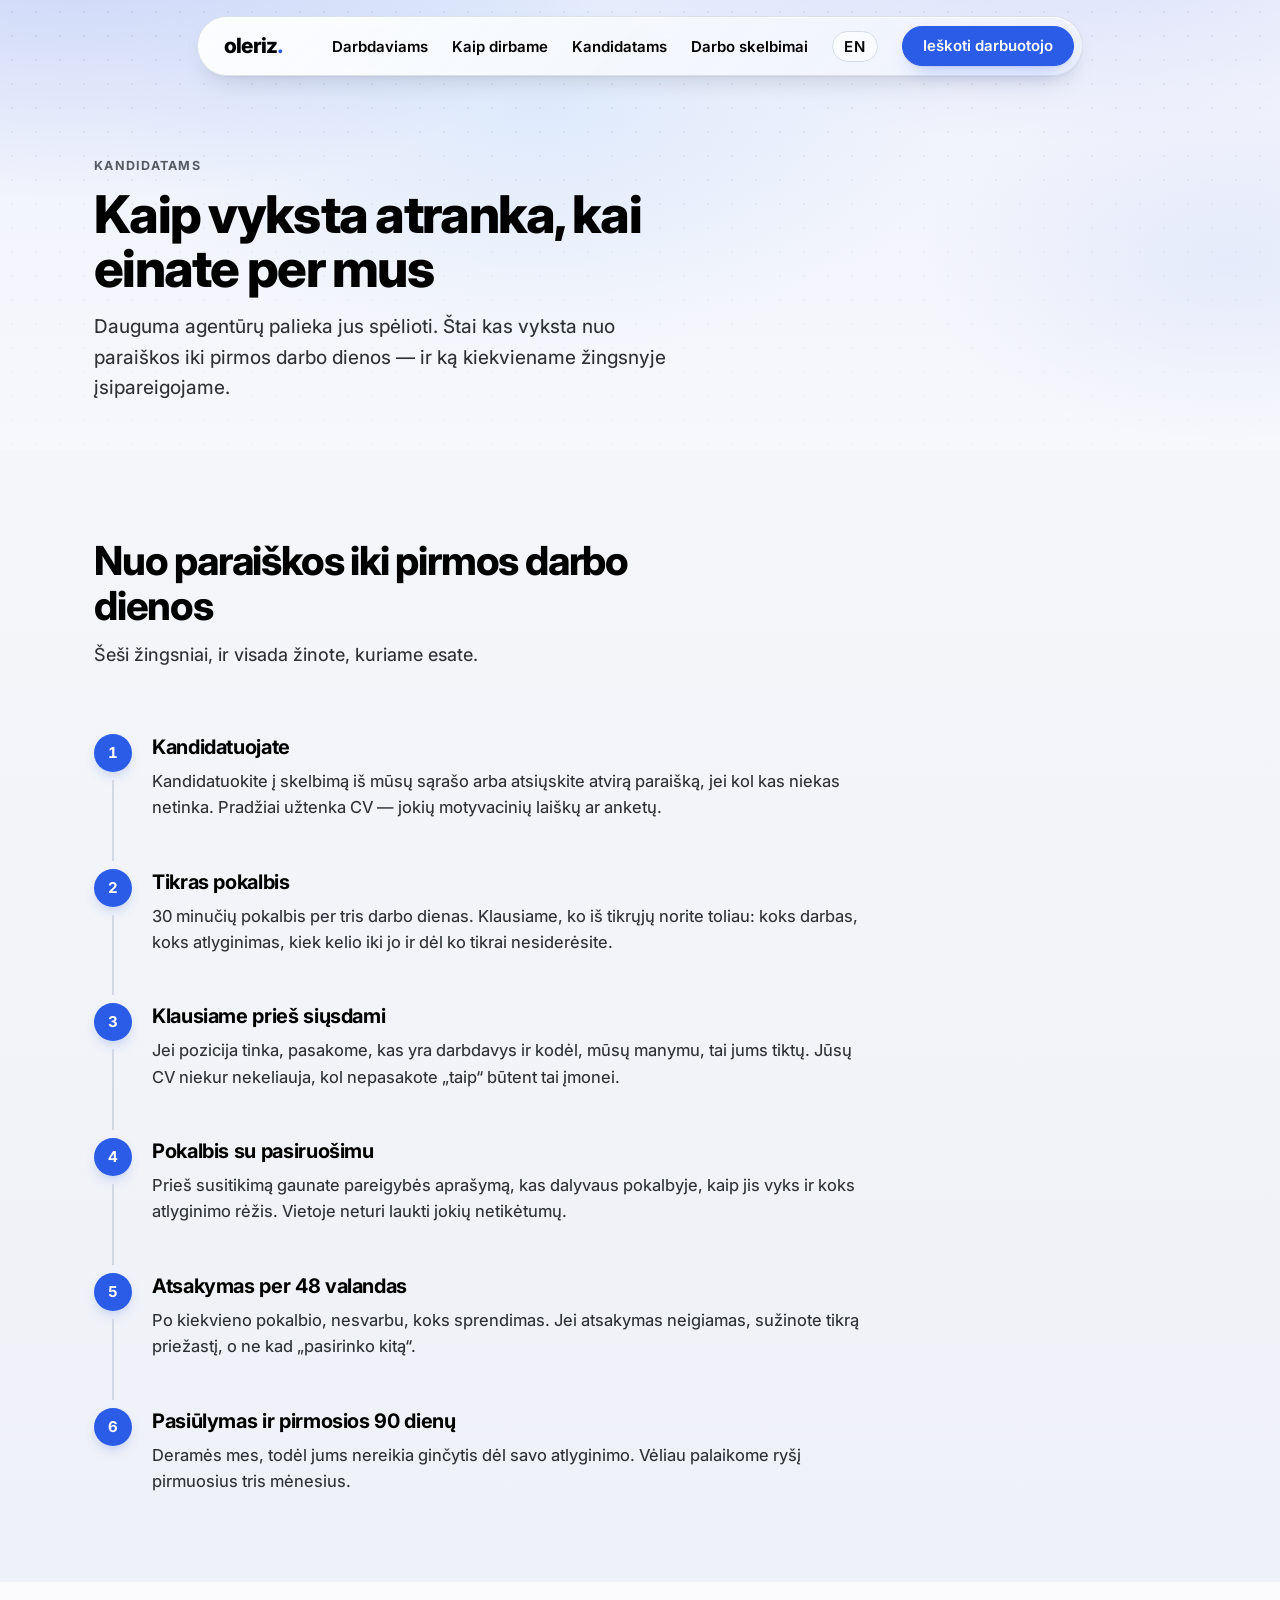
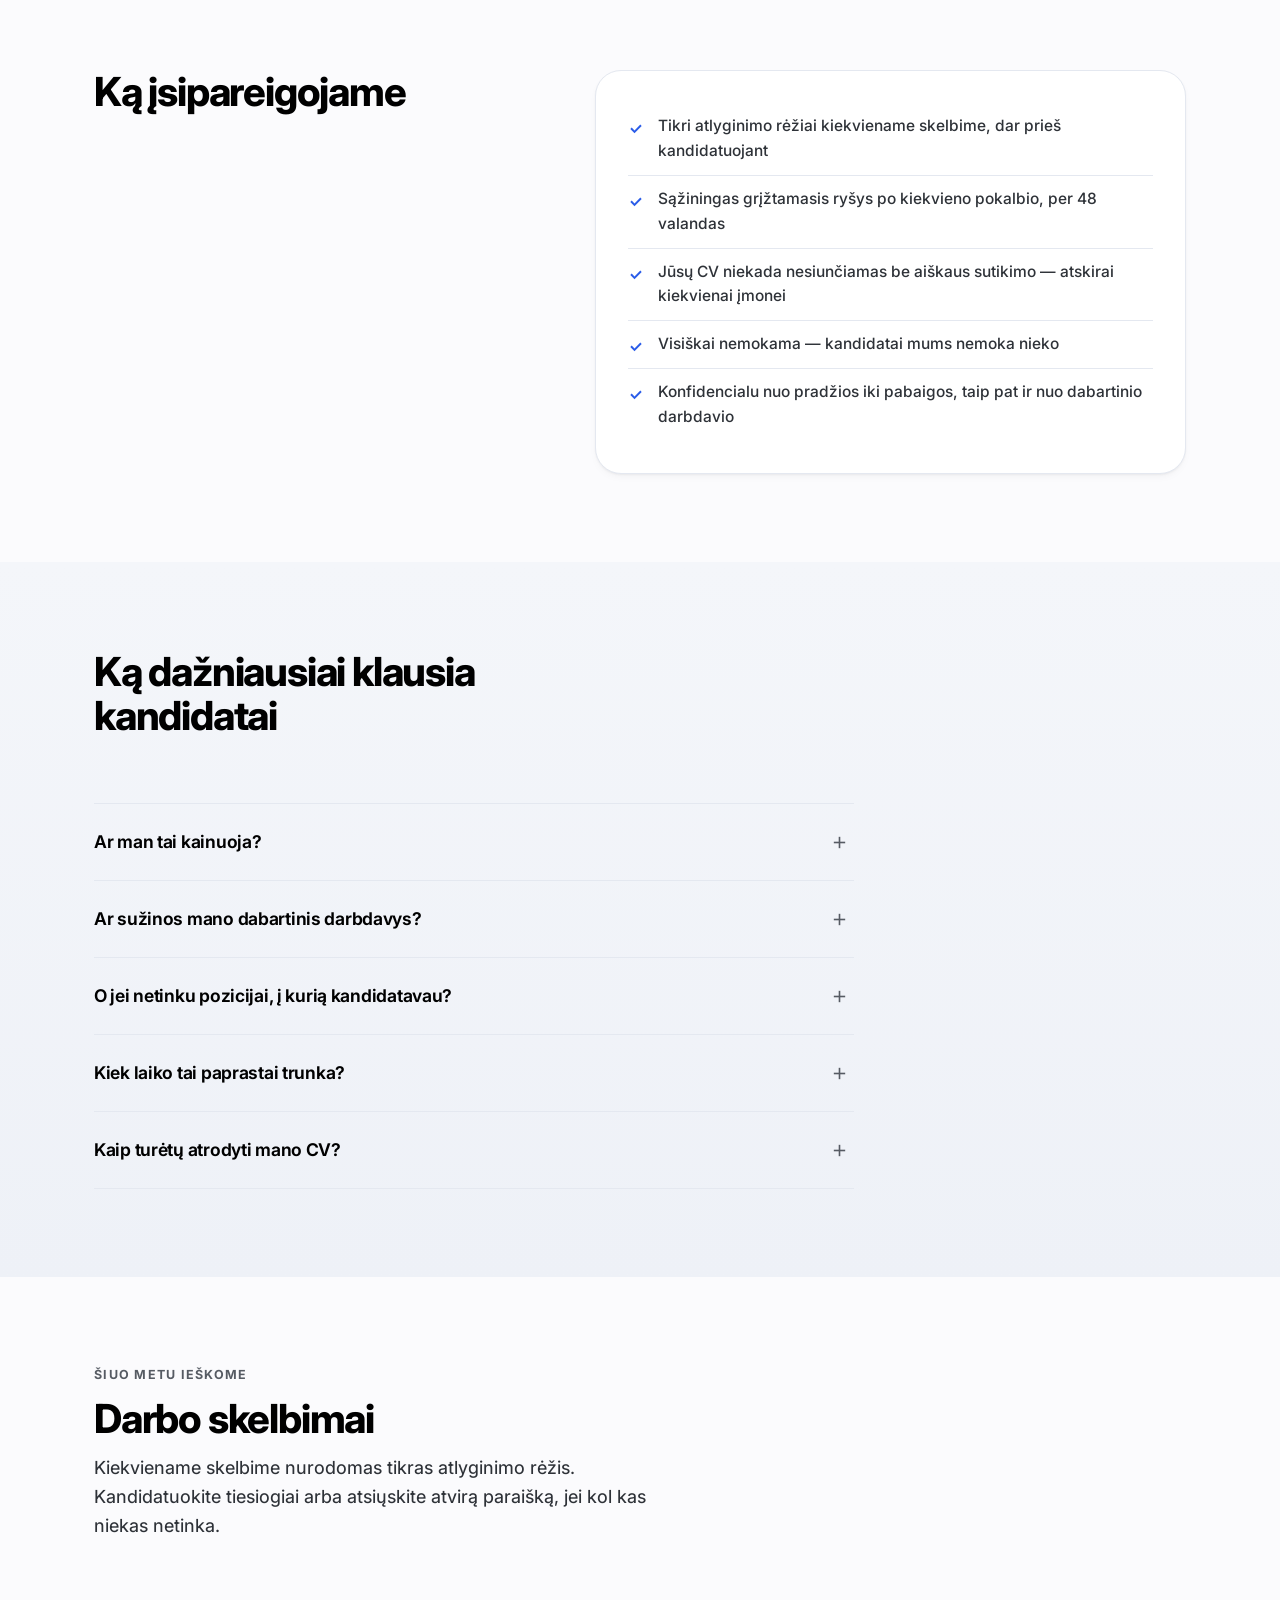
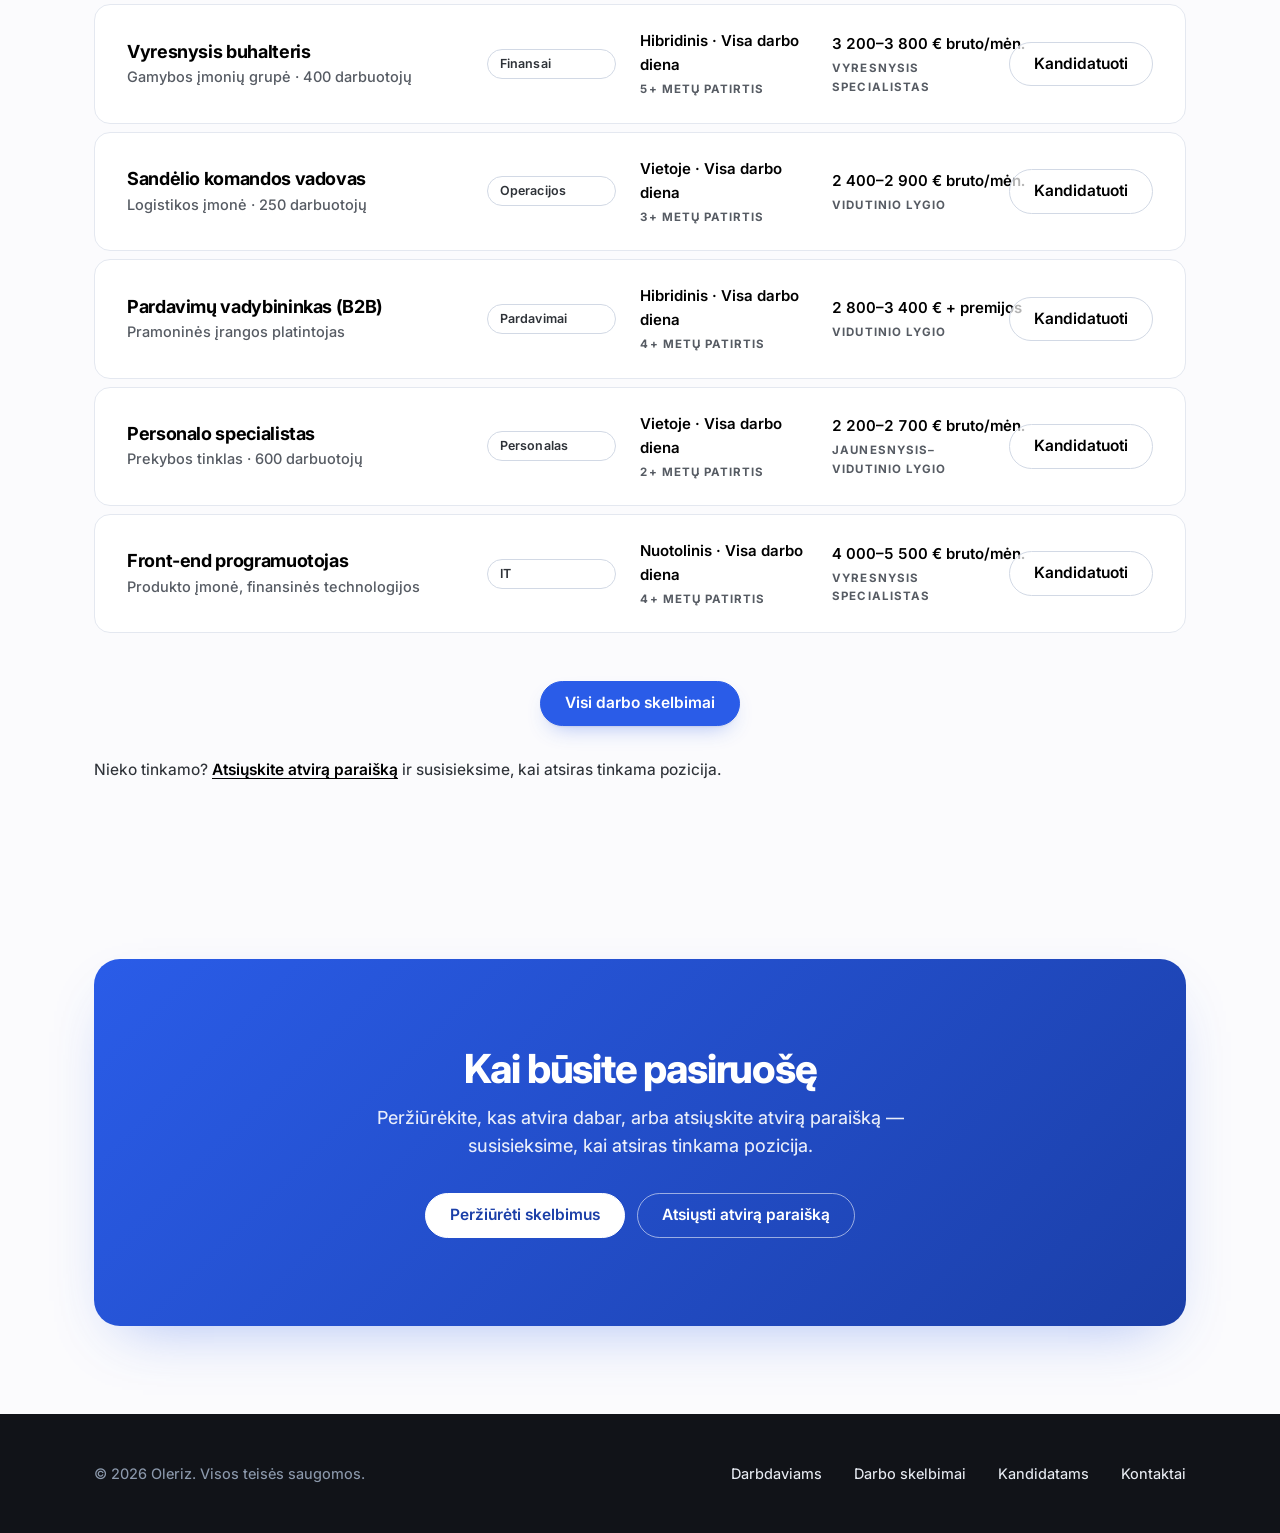
==== candidates.html @ c47a9817 "Bring the figures back as cards, sized for the hero column The plain divided row was too bare, but f" ====
<!DOCTYPE html>
<html lang="lt">
<head>
<meta charset="UTF-8">
<meta name="viewport" content="width=device-width, initial-scale=1.0">
<title>Kandidatams — Oleriz</title>
<meta name="description" content="Kaip vyksta atranka, kai kandidatuojate per Oleriz: kas vyksta kiekviename žingsnyje, ką įsipareigojame ir kiek tai jums kainuoja (nieko).">
<link rel="canonical" href="https://lorke1908.github.io/oleriz-webas/candidates.html">
<link rel="alternate" hreflang="lt" href="https://lorke1908.github.io/oleriz-webas/candidates.html">
<link rel="alternate" hreflang="en" href="https://lorke1908.github.io/oleriz-webas/en/candidates.html">
<link rel="alternate" hreflang="x-default" href="https://lorke1908.github.io/oleriz-webas/candidates.html">
<link rel="preconnect" href="https://fonts.googleapis.com">
<link rel="preconnect" href="https://fonts.gstatic.com" crossorigin>
<link href="https://fonts.googleapis.com/css2?family=Inter:opsz,wght@14..32,400..800&display=swap" rel="stylesheet">
<link rel="stylesheet" href="styles.css?v=07b882ca00">
</head>
<body>

<header id="siteHeader">
  <div class="header-inner">
    <div class="nav">
      <a class="logo" href="index.html">oleriz<span>.</span></a>
      <button class="menu-toggle" aria-label="Atidaryti meniu" aria-expanded="false">
        <svg width="22" height="22" viewBox="0 0 24 24" fill="none" aria-hidden="true"><path d="M4 7h16M4 12h16M4 17h16" stroke-width="2" stroke-linecap="round"/></svg>
      </button>
      <ul class="nav-links" id="navLinks">
        <li><a href="index.html#employers">Darbdaviams</a></li>
        <li><a href="index.html#process">Kaip dirbame</a></li>
        <li><a href="candidates.html">Kandidatams</a></li>
        <li><a href="roles.html">Darbo skelbimai</a></li>
        <li><a class="lang-switch" href="en/index.html" hreflang="en" lang="en">EN</a></li>
        <li><a href="index.html#contact" class="btn">Ieškoti darbuotojo</a></li>
      </ul>
    </div>
  </div>
</header>

<section class="page-head-section">
  <div class="wrap">
    <div class="page-head">
      <span class="eyebrow">Kandidatams</span>
      <h1>Kaip vyksta atranka, kai einate per mus</h1>
      <p>Dauguma agentūrų palieka jus spėlioti. Štai kas vyksta nuo paraiškos iki pirmos darbo dienos — ir ką kiekviename žingsnyje įsipareigojame.</p>
    </div>
  </div>
</section>

<section class="wash">
  <div class="wrap">
    <div class="section-head">
      <h2>Nuo paraiškos iki pirmos darbo dienos</h2>
      <p>Šeši žingsniai, ir visada žinote, kuriame esate.</p>
    </div>
    <ol class="journey">
      <li class="journey-step">
        <h3>Kandidatuojate</h3>
        <p>Kandidatuokite į skelbimą iš mūsų sąrašo arba atsiųskite atvirą paraišką, jei kol kas niekas netinka. Pradžiai užtenka CV — jokių motyvacinių laiškų ar anketų.</p>
      </li>
      <li class="journey-step">
        <h3>Tikras pokalbis</h3>
        <p>30 minučių pokalbis per tris darbo dienas. Klausiame, ko iš tikrųjų norite toliau: koks darbas, koks atlyginimas, kiek kelio iki jo ir dėl ko tikrai nesiderėsite.</p>
      </li>
      <li class="journey-step">
        <h3>Klausiame prieš siųsdami</h3>
        <p>Jei pozicija tinka, pasakome, kas yra darbdavys ir kodėl, mūsų manymu, tai jums tiktų. Jūsų CV niekur nekeliauja, kol nepasakote „taip“ būtent tai įmonei.</p>
      </li>
      <li class="journey-step">
        <h3>Pokalbis su pasiruošimu</h3>
        <p>Prieš susitikimą gaunate pareigybės aprašymą, kas dalyvaus pokalbyje, kaip jis vyks ir koks atlyginimo rėžis. Vietoje neturi laukti jokių netikėtumų.</p>
      </li>
      <li class="journey-step">
        <h3>Atsakymas per 48 valandas</h3>
        <p>Po kiekvieno pokalbio, nesvarbu, koks sprendimas. Jei atsakymas neigiamas, sužinote tikrą priežastį, o ne kad „pasirinko kitą“.</p>
      </li>
      <li class="journey-step">
        <h3>Pasiūlymas ir pirmosios 90 dienų</h3>
        <p>Deramės mes, todėl jums nereikia ginčytis dėl savo atlyginimo. Vėliau palaikome ryšį pirmuosius tris mėnesius.</p>
      </li>
    </ol>
  </div>
</section>

<section>
  <div class="wrap promise-grid">
    <div class="section-head">
      <h2>Ką įsipareigojame</h2>
    </div>
    <div class="split-card promise-card">
      <ul>
        <li>Tikri atlyginimo rėžiai kiekviename skelbime, dar prieš kandidatuojant</li>
        <li>Sąžiningas grįžtamasis ryšys po kiekvieno pokalbio, per 48 valandas</li>
        <li>Jūsų CV niekada nesiunčiamas be aiškaus sutikimo — atskirai kiekvienai įmonei</li>
        <li>Visiškai nemokama — kandidatai mums nemoka nieko</li>
        <li>Konfidencialu nuo pradžios iki pabaigos, taip pat ir nuo dabartinio darbdavio</li>
      </ul>
    </div>
  </div>
</section>

<section class="wash">
  <div class="wrap">
    <div class="section-head">
      <h2>Ką dažniausiai klausia kandidatai</h2>
    </div>
    <div class="faq-list">
      <details>
        <summary>Ar man tai kainuoja?</summary>
        <p>Ne, ir niekada nekainuos. Atlygį moka įdarbinanti įmonė. Jūsų atlyginimui tai neturi jokios įtakos — jis nėra išskaičiuojamas iš to, ką jums pasiūlo.</p>
      </details>
      <details>
        <summary>Ar sužinos mano dabartinis darbdavys?</summary>
        <p>Iš mūsų — ne. Niekada nesiunčiame jūsų CV be aiškaus sutikimo būtent tai įmonei, o jūs galite įvardyti darbdavius, kurių paieškoje reikia vengti.</p>
      </details>
      <details>
        <summary>O jei netinku pozicijai, į kurią kandidatavau?</summary>
        <p>Pasakome sąžiningai ir paaiškiname kodėl. Jei netrukus atsiras tinkamesnė pozicija, jus prisiminsime — su jūsų leidimu, o ne įtraukdami į naujienlaiškį.</p>
      </details>
      <details>
        <summary>Kiek laiko tai paprastai trunka?</summary>
        <p>Nuo pirmo pokalbio iki pasirašyto pasiūlymo dažniausiai praeina trys–šešios savaitės, priklausomai nuo to, kaip greitai juda darbdavys. Jų terminus pasakome iš karto, o ne paliekame jūsų laukti.</p>
      </details>
      <details>
        <summary>Kaip turėtų atrodyti mano CV?</summary>
        <p>Užtenka paprasto ir atnaujinto. Jei prieš siunčiant ką nors verta sustiprinti, pasakome ką ir kodėl — patys tyliai jo neperrašome.</p>
      </details>
    </div>
  </div>
</section>

<section id="roles">
<div class="wrap">
  <div class="section-head">
      <span class="eyebrow">Šiuo metu ieškome</span>
    <h2>Darbo skelbimai</h2>
    <p>Kiekviename skelbime nurodomas tikras atlyginimo rėžis. Kandidatuokite tiesiogiai arba atsiųskite atvirą paraišką, jei kol kas niekas netinka.</p>
  </div>

  <div id="jobList"></div>
  <div class="roles-empty" id="rolesEmpty" hidden>Šioje srityje šiuo metu atvirų pozicijų nėra — užsukite vėliau arba atsiųskite atvirą paraišką.</div>

  <div class="roles-more">
    <a class="btn" href="roles.html">Visi darbo skelbimai</a>
  </div>

  <p class="roles-note">Nieko tinkamo? <a href="index.html#contact">Atsiųskite atvirą paraišką</a> ir susisieksime, kai atsiras tinkama pozicija.</p>
</div>
</section>

<section>
  <div class="wrap">
    <div class="cta-band">
      <h2>Kai būsite pasiruošę</h2>
      <p>Peržiūrėkite, kas atvira dabar, arba atsiųskite atvirą paraišką — susisieksime, kai atsiras tinkama pozicija.</p>
      <div class="cta-actions">
        <a class="btn" href="roles.html">Peržiūrėti skelbimus</a>
        <a class="btn ghost" href="index.html#contact">Atsiųsti atvirą paraišką</a>
      </div>
    </div>
  </div>
</section>

<footer>
  <div class="wrap foot">
    <div>© 2026 Oleriz. Visos teisės saugomos.</div>
    <div>
      <a href="index.html#employers">Darbdaviams</a>
      <a href="roles.html">Darbo skelbimai</a>
      <a href="candidates.html">Kandidatams</a>
      <a href="index.html#contact">Kontaktai</a>
    </div>
  </div>
</footer>

<script>
window.SITE = {
  jobsUrl: "jobs.lt.json",
  limit: 5,
  filters: false,
  strings: {
    all: "Visos",
    empty: "Šioje srityje šiuo metu atvirų pozicijų nėra — užsukite vėliau arba atsiųskite atvirą paraišką.",
    error: "Skelbimų įkelti nepavyko. Parašykite mums ir atsiųsime dabartinį sąrašą.",
    apply: "Kandidatuoti"
  }
};
</script>
<script src="site.js?v=25423a16ec"></script>
</body>
</html>
---- styles.css ----
/* =====================================================================
   Northbound — stylesheet
   Shared by every page in both languages. Edited by hand, not generated.

   Conventions:
   - one accent colour, everything else is ink on paper
   - borders over shadows; shadows only where something genuinely lifts
   - a fixed spacing scale, so nothing is spaced "about right"
   - display type is tightly tracked, body type is not
   ===================================================================== */

:root{
  /* ink */
  --ink:#000000;
  --ink-2:#2E3238;
  --ink-3:#565B63;

  /* accent */
  --accent:#2A5CE8;
  --accent-deep:#1B3FA8;
  --accent-wash:#EEF2FE;
  --accent-tint:#F5F8FF;
  --accent-glow:rgba(42,92,232,.42);

  /* surfaces */
  --paper:#FBFBFD;
  --surface:#FFFFFF;
  --wash:#F4F6FA;
  --ink-surface:#111318;
  --on-ink:#E8ECF3;
  --on-ink-dim:#8C99AC;

  /* lines */
  --line:#E4E8F0;
  --line-strong:#D2D9E5;

  /* spacing scale */
  --s1:4px;  --s2:8px;   --s3:12px; --s4:16px; --s5:24px;
  --s6:32px; --s7:48px;  --s8:64px; --s9:88px; --s10:120px;

  /* radii */
  --r-sm:10px; --r:16px; --r-lg:26px; --r-pill:999px;

  --font:"Inter",-apple-system,BlinkMacSystemFont,"Segoe UI",Roboto,"Helvetica Neue",Arial,sans-serif;
  --shadow-sm:0 1px 2px rgba(11,17,32,.04),0 4px 12px -6px rgba(11,17,32,.10);
  --shadow-card:0 1px 2px rgba(11,17,32,.04),0 18px 44px -18px rgba(11,17,32,.18);
  --shadow-lift:0 1px 2px rgba(11,17,32,.05),0 28px 60px -24px rgba(11,17,32,.26);
  --ring:0 0 0 3px rgba(42,92,232,.28);
  --icon-arrow:url('data:image/svg+xml,<svg xmlns="http://www.w3.org/2000/svg" viewBox="0 0 24 24" fill="none" stroke="black" stroke-width="2.4" stroke-linecap="round" stroke-linejoin="round"><path d="M4 12h15"/><path d="M13 6l6 6-6 6"/></svg>');
}

*{margin:0;padding:0;box-sizing:border-box}
[hidden]{display:none!important}
html{scroll-behavior:smooth;-webkit-text-size-adjust:100%;scroll-padding-top:104px}
html{background:var(--paper)}
body{
  position:relative;
  font-family:var(--font);
  background:transparent;
  color:var(--ink);
  font-size:16.5px;
  font-weight:450;
  line-height:1.6;
  font-optical-sizing:auto;
  -webkit-font-smoothing:antialiased;
  -moz-osx-font-smoothing:grayscale;
}
img{max-width:100%;display:block}
a{color:inherit}
::selection{background:var(--accent);color:#fff}
/* The atmosphere the header and hero sit in: a soft mesh of blues, then a
   fine dot grid fading out over it. Both are decorative and click-through. */
body::before,body::after{
  content:"";position:absolute;z-index:-1;
  top:0;left:0;right:0;height:880px;
  pointer-events:none;
}
body::before{
  background:
    radial-gradient(880px 440px at 6% -8%,rgba(42,92,232,.20),transparent 62%),
    radial-gradient(760px 420px at 82% -14%,rgba(88,110,240,.16),transparent 64%),
    radial-gradient(640px 380px at 42% 12%,rgba(56,150,248,.10),transparent 66%),
    radial-gradient(520px 300px at 96% 30%,rgba(42,92,232,.07),transparent 60%),
    linear-gradient(to bottom,rgba(42,92,232,.06),rgba(42,92,232,0) 74%);
}
body::after{
  background-image:radial-gradient(circle,rgba(11,17,32,.13) 1px,transparent 1px);
  background-size:24px 24px;
  -webkit-mask-image:linear-gradient(to bottom,rgba(0,0,0,.5),transparent 68%);
  mask-image:linear-gradient(to bottom,rgba(0,0,0,.5),transparent 68%);
}
.wrap{max-width:1140px;margin:0 auto;padding:0 var(--s5)}

/* Focus: visible, never on mouse click */
a:focus-visible,button:focus-visible,input:focus-visible,
textarea:focus-visible,select:focus-visible,summary:focus-visible{
  outline:2px solid var(--accent);outline-offset:3px;border-radius:6px;
}

/* ---------------------------------------------------------------
   Typography
   --------------------------------------------------------------- */
h1{
  font-weight:800;
  font-size:clamp(38px,5.2vw,64px);
  line-height:1.04;
  letter-spacing:-.033em;
  margin-bottom:var(--s5);
}
h1 em{font-style:normal;color:var(--accent)}
h2{
  font-weight:760;
  font-size:clamp(27px,3.3vw,40px);
  line-height:1.12;
  letter-spacing:-.03em;
  margin-bottom:var(--s3);
}
h3{font-weight:700;font-size:20px;letter-spacing:-.018em;line-height:1.3}

/* small uppercase label, used for eyebrows and field labels */
.eyebrow{
  display:block;
  font-size:12.5px;font-weight:700;letter-spacing:.1em;
  text-transform:uppercase;color:var(--ink-3);
  margin-bottom:var(--s3);
}
.contact-line span,.jr-sub,.form-row label,form label{
  font-size:12px;
  font-weight:700;
  letter-spacing:.09em;
  text-transform:uppercase;
  color:var(--ink-3);
}

/* ---------------------------------------------------------------
   Buttons
   --------------------------------------------------------------- */
.btn{
  display:inline-flex;align-items:center;justify-content:center;
  background:var(--accent);color:#fff;
  padding:12px 24px;
  border-radius:var(--r-pill);
  text-decoration:none;
  font-family:var(--font);font-weight:600;font-size:15.5px;line-height:1.2;
  border:1px solid var(--accent);cursor:pointer;
  box-shadow:0 1px 2px rgba(11,17,32,.06),0 10px 22px -10px var(--accent-glow);
  transition:background .16s ease,border-color .16s ease,transform .16s ease,box-shadow .16s ease;
}
.btn:hover{
  background:var(--accent-deep);border-color:var(--accent-deep);
  box-shadow:0 1px 2px rgba(11,17,32,.06),0 14px 28px -10px var(--accent-glow);
}
.btn:active{transform:translateY(1px)}
.btn.ghost{background:rgba(255,255,255,.7);color:var(--ink);border-color:var(--line-strong);box-shadow:none}
.btn.ghost:hover{background:var(--surface);border-color:var(--ink-3);color:var(--ink)}

/* ---------------------------------------------------------------
   Header — a floating "island" rather than a full-width bar.
   The <header> itself is transparent and click-through; only the
   island catches the pointer, so content scrolls cleanly beneath.
   --------------------------------------------------------------- */
header{
  position:sticky;top:0;z-index:50;
  padding:var(--s4) 0;
  pointer-events:none;
}
/* a soft scrim so content doesn't collide with the island edges on scroll */
header::before{
  content:"";position:absolute;inset:0;
  background:linear-gradient(to bottom,var(--paper) 35%,rgba(251,251,253,0));
  opacity:0;transition:opacity .25s ease;
}
header.is-scrolled::before{opacity:1}

.header-inner{
  position:relative;z-index:1;
  padding:0 var(--s5);
  display:flex;justify-content:center;
}
.nav{
  pointer-events:auto;
  display:inline-flex;align-items:center;
  gap:var(--s7);height:60px;
  max-width:100%;
  padding:0 8px 0 26px;
  border-radius:var(--r-pill);
  border:1px solid rgba(210,217,229,.75);
  background:
    linear-gradient(135deg,
      rgba(255,255,255,.94) 0%,
      rgba(248,250,253,.88) 45%,
      rgba(238,242,254,.92) 100%);
  -webkit-backdrop-filter:saturate(180%) blur(14px);
  backdrop-filter:saturate(180%) blur(14px);
  box-shadow:
    inset 0 1px 0 rgba(255,255,255,.9),
    0 1px 2px rgba(11,17,32,.04),
    0 12px 28px -14px rgba(11,17,32,.22);
  transition:height .25s ease,box-shadow .25s ease,border-color .25s ease;
}
header.is-scrolled .nav{
  height:54px;
  border-color:rgba(198,207,222,.9);
  box-shadow:
    inset 0 1px 0 rgba(255,255,255,.9),
    0 1px 2px rgba(11,17,32,.05),
    0 18px 36px -16px rgba(11,17,32,.3);
}

.logo{
  font-size:21px;font-weight:800;text-decoration:none;
  letter-spacing:-.035em;white-space:nowrap;
}
.logo span{color:var(--accent)}

.nav-links{display:flex;gap:var(--s5);align-items:center;list-style:none}
.nav-links a{
  text-decoration:none;font-size:15px;font-weight:600;
  color:var(--ink);transition:color .15s ease;
}
.nav-links a:hover{color:var(--accent)}
.nav-links .btn{color:#fff;padding:10px 20px;font-size:15px}
.lang-switch{
  font-weight:700;font-size:12.5px;letter-spacing:.08em;
  border:1px solid rgba(210,217,229,.9);border-radius:var(--r-pill);
  padding:5px 11px;color:var(--ink)!important;
  background:rgba(255,255,255,.6);
  transition:border-color .15s ease,background .15s ease;
}
.lang-switch:hover{border-color:var(--ink-3);background:#fff}

.menu-toggle{display:none;background:none;border:none;cursor:pointer;padding:var(--s2);color:var(--ink)}
.menu-toggle svg{display:block}
.menu-toggle svg path{stroke:currentColor}

/* ---------------------------------------------------------------
   Sections
   --------------------------------------------------------------- */
section{padding:var(--s9) 0}
.section-head{max-width:56ch;margin-bottom:var(--s8)}
.section-head p{color:var(--ink-2);font-size:18px;font-weight:450}
.wash{background:var(--wash)}
.wash{background:linear-gradient(to bottom,var(--wash),#EEF1F7)}
.wash .job-row,.wash .t-card,.wash .split-card,.wash .step{background:var(--surface)}

/* ---------------------------------------------------------------
   Hero
   --------------------------------------------------------------- */
.hero{padding:var(--s9) 0 var(--s9);overflow:hidden}
.hero-grid{display:grid;grid-template-columns:1.12fr .88fr;gap:var(--s8);align-items:center}
.hero p{font-size:19px;font-weight:450;color:var(--ink-2);max-width:47ch;margin-bottom:var(--s6)}
.hero-actions{display:flex;gap:var(--s3);flex-wrap:wrap}

.hero-meta{
  margin-top:var(--s7);
  display:grid;grid-template-columns:repeat(3,1fr);
  gap:var(--s3);
}
.hero-meta > div{
  padding:var(--s5) var(--s3);
  text-align:center;
  border:1px solid var(--line);
  border-radius:var(--r);
  background:rgba(255,255,255,.75);
  -webkit-backdrop-filter:blur(10px);
  backdrop-filter:blur(10px);
  box-shadow:var(--shadow-sm);
  color:var(--ink-2);font-size:13px;font-weight:500;line-height:1.35;
  text-wrap:balance;
  transition:transform .2s ease,border-color .2s ease,box-shadow .2s ease,background .2s ease;
}
.hero-meta > div:hover{
  transform:translateY(-3px);
  border-color:#C7D4F5;
  background:#fff;
  box-shadow:var(--shadow-card);
}
.hero-meta strong{
  display:block;
  font-weight:800;font-size:27px;color:var(--ink);
  line-height:1.05;letter-spacing:-.035em;margin-bottom:5px;
  font-variant-numeric:tabular-nums;
  font-feature-settings:"tnum";
}

/* Floating job card — the hero's only ornament */
.hero-card-stack{position:relative}
.hero-card-stack::before{
  content:"";position:absolute;z-index:0;
  inset:-14% -10% -18%;
  background:radial-gradient(closest-side,rgba(42,92,232,.20),transparent 72%);
  filter:blur(6px);
  pointer-events:none;
}
.job-card{
  background:var(--surface);
  border:1px solid var(--line);
  border-radius:var(--r-lg);
  padding:var(--s6) var(--s6) var(--s5);
  box-shadow:var(--shadow-lift);
}
.job-card.featured{position:relative;z-index:2}
.job-card.behind{
  position:absolute;inset:0;
  transform:rotate(3deg) translate(16px,20px);
  z-index:1;opacity:.5;
}
.job-card.behind-2{transform:rotate(-2.5deg) translate(-14px,30px);opacity:.28}
.jc-head{display:flex;align-items:flex-start;gap:var(--s4);margin-bottom:var(--s5)}
.jc-headings{flex:1;min-width:0}
.jc-title{font-weight:700;font-size:19.5px;line-height:1.25;letter-spacing:-.022em}
.jc-badge{
  flex-shrink:0;
  background:var(--wash);color:var(--ink-2);
  border:1px solid var(--line);
  font-size:11.5px;font-weight:700;letter-spacing:.03em;text-transform:uppercase;
  padding:5px 10px;border-radius:8px;white-space:nowrap;
}
.jc-firm{color:var(--ink-3);font-size:14.5px;font-weight:500;margin-top:3px}
.jc-tags{display:flex;flex-wrap:wrap;gap:var(--s2);margin-bottom:var(--s5)}
.jc-tags span{
  background:var(--wash);border-radius:8px;
  padding:5px 11px;font-size:12.5px;font-weight:500;color:var(--ink-2);
}
.jc-foot{
  display:flex;justify-content:space-between;align-items:center;gap:var(--s4);
  border-top:1px solid var(--line);padding-top:var(--s5);margin-top:var(--s1);
}
.jc-salary strong{
  display:block;font-weight:800;font-size:19px;letter-spacing:-.03em;
  font-variant-numeric:tabular-nums;
}
.jc-salary small{
  display:block;font-weight:500;color:var(--ink-3);font-size:12px;
  letter-spacing:0;text-transform:none;margin-top:1px;
}
.jc-apply{
  flex-shrink:0;
  display:inline-flex;align-items:center;gap:6px;
  font-weight:600;font-size:14.5px;white-space:nowrap;
  color:var(--ink);text-decoration:none;
  background:var(--surface);
  border:1px solid var(--line-strong);
  padding:8px 15px;border-radius:var(--r-pill);
  transition:background .16s ease,color .16s ease,border-color .16s ease,gap .16s ease;
}
.jc-apply::after{
  content:"";width:13px;height:13px;background:currentColor;
  -webkit-mask:var(--icon-arrow) center/contain no-repeat;
  mask:var(--icon-arrow) center/contain no-repeat;
}
.jc-apply:hover{background:var(--accent);border-color:var(--accent);color:#fff;gap:9px}

@media (prefers-reduced-motion:no-preference){
  .hero-grid > *{opacity:0;transform:translateY(18px);animation:rise .75s cubic-bezier(.2,.7,.3,1) forwards}
  .hero-grid > :nth-child(2){animation-delay:.12s}
  @keyframes rise{to{opacity:1;transform:none}}
}

/* ---------------------------------------------------------------
   Two audiences
   --------------------------------------------------------------- */
.split{display:grid;grid-template-columns:1fr 1fr;gap:var(--s5)}
.split-card{
  background:var(--surface);
  border:1px solid var(--line);
  border-radius:var(--r-lg);
  padding:var(--s7) var(--s6);
  display:flex;flex-direction:column;
  box-shadow:var(--shadow-sm);
}
.split-card h3{font-size:23px;margin-bottom:var(--s2)}
.split-card > p{color:var(--ink-2);font-weight:450;margin-bottom:var(--s5)}
.split-card ul{list-style:none;margin-bottom:var(--s6);flex:1}
.split-card li{
  padding:11px 0 11px 30px;position:relative;
  border-bottom:1px solid var(--line);font-size:15.5px;font-weight:500;color:var(--ink-2);
}
.split-card li:last-child{border-bottom:none}
.split-card li::before{
  content:"";position:absolute;left:0;top:18px;
  width:16px;height:16px;background:var(--accent);
  mask:url('data:image/svg+xml,<svg xmlns="http://www.w3.org/2000/svg" viewBox="0 0 16 16"><path fill="black" d="M6.5 12.2 2.3 8l1.4-1.4 2.8 2.8 5.8-5.8L13.7 5z"/></svg>') center/contain no-repeat;
  -webkit-mask:url('data:image/svg+xml,<svg xmlns="http://www.w3.org/2000/svg" viewBox="0 0 16 16"><path fill="black" d="M6.5 12.2 2.3 8l1.4-1.4 2.8 2.8 5.8-5.8L13.7 5z"/></svg>') center/contain no-repeat;
}
.split-card .btn{align-self:flex-start}

/* ---------------------------------------------------------------
   Process — numbered, joined by a rule
   --------------------------------------------------------------- */
.steps{display:grid;grid-template-columns:repeat(4,1fr);gap:var(--s4);counter-reset:step}
.step{
  background:var(--surface);
  border:1px solid var(--line);
  border-radius:var(--r-lg);
  padding:var(--s6) var(--s5);
  counter-increment:step;
  box-shadow:var(--shadow-sm);
}
.step::before{
  content:counter(step);
  display:grid;place-items:center;
  width:38px;height:38px;margin-bottom:var(--s5);
  border-radius:50%;
  background:var(--accent);color:#fff;
  font-weight:700;font-size:15px;
  box-shadow:0 6px 14px -6px var(--accent-glow);
  font-variant-numeric:tabular-nums;
}
.step h3{font-size:18.5px;margin-bottom:var(--s2)}
.step p{color:var(--ink-2);font-size:15.5px;font-weight:450}

/* ---------------------------------------------------------------
   Roles
   --------------------------------------------------------------- */
.roles-toolbar{display:flex;gap:var(--s2);flex-wrap:wrap;margin-bottom:var(--s6)}
.chip{
  border:1px solid var(--line-strong);background:transparent;
  border-radius:var(--r-pill);padding:8px 17px;
  font-family:var(--font);font-size:14.5px;font-weight:500;color:var(--ink-2);
  cursor:pointer;transition:all .15s ease;
}
.chip:hover{border-color:var(--ink-3);color:var(--ink)}
.chip.active{background:var(--ink);color:#fff;border-color:var(--ink)}

.job-row{
  display:grid;
  grid-template-columns:minmax(0,2.2fr) minmax(0,.85fr) minmax(0,1.1fr) minmax(0,1fr) auto;
  gap:var(--s5);align-items:center;
  border:1px solid var(--line);
  border-radius:var(--r);
  padding:var(--s5) var(--s6);
  margin-bottom:var(--s2);
  background:var(--surface);
  transition:border-color .16s ease,box-shadow .16s ease,transform .16s ease;
}
.job-row:hover{border-color:#C7D4F5;box-shadow:var(--shadow-card);transform:translateY(-2px)}
.jr-main{min-width:0}
.jr-title{font-weight:700;font-size:18px;letter-spacing:-.02em;line-height:1.3}
.jr-team{color:var(--ink-3);font-size:14.5px;font-weight:500;margin-top:2px}
.jr-pill{
  display:inline-block;
  background:var(--surface);color:var(--ink-2);
  border:1px solid var(--line-strong);
  font-size:12.5px;font-weight:600;letter-spacing:.01em;
  padding:4px 12px;border-radius:var(--r-pill);white-space:nowrap;
}
.jr-cell{min-width:0;display:flex;flex-direction:column;gap:3px}
.jr-val{font-weight:600;font-size:15px;color:var(--ink)}
.jr-sub{font-size:11.5px}
.jr-pay .jr-val{font-variant-numeric:tabular-nums;white-space:nowrap}

.roles-empty{
  border:1px dashed var(--line-strong);border-radius:var(--r);
  padding:var(--s9) var(--s5);text-align:center;color:var(--ink-3);
}
.roles-more{margin-top:var(--s7);text-align:center}
.roles-note{margin-top:var(--s6);color:var(--ink-2);font-size:15.5px}
.roles-note a{color:var(--ink);font-weight:600;text-underline-offset:3px}

.page-head-section{padding:var(--s8) 0 var(--s7)}
.page-head{max-width:60ch}
.page-head h1{font-size:clamp(32px,4.2vw,52px);margin-bottom:var(--s4)}
.page-head p{font-size:19px;font-weight:450;color:var(--ink-2)}

/* Candidate journey — a numbered list, each step joined to the next */
.journey{list-style:none;counter-reset:jstep;max-width:78ch}
.journey-step{
  counter-increment:jstep;
  position:relative;
  padding:0 0 var(--s7) 58px;
}
.journey-step::before{
  content:counter(jstep);
  position:absolute;left:0;top:0;
  width:38px;height:38px;
  display:grid;place-items:center;border-radius:50%;
  background:var(--accent);color:#fff;
  font-weight:700;font-size:15px;font-variant-numeric:tabular-nums;
  box-shadow:0 6px 14px -6px var(--accent-glow);
}
.journey-step::after{
  content:"";position:absolute;left:18px;top:46px;bottom:8px;
  width:2px;background:var(--line-strong);
}
.journey-step:last-child{padding-bottom:0}
.journey-step:last-child::after{display:none}
.journey-step h3{margin-bottom:var(--s2)}
.journey-step p{color:var(--ink-2);font-weight:450}

.promise-grid{display:grid;grid-template-columns:.85fr 1.15fr;gap:var(--s8);align-items:start}
.promise-grid .section-head{margin-bottom:0}
.promise-card{padding:var(--s6)}
.promise-card ul{margin-bottom:0}

.cta-band{
  background:linear-gradient(135deg,var(--accent) 0%,#1B3FA8 100%);
  color:#fff;border-radius:var(--r-lg);
  padding:var(--s9) var(--s7);text-align:center;
  box-shadow:0 24px 60px -28px var(--accent-glow);
}
.cta-band h2{color:#fff;margin-bottom:var(--s3)}
.cta-band p{color:rgba(255,255,255,.9);font-weight:450;font-size:18px;max-width:56ch;margin:0 auto var(--s6)}
.cta-actions{display:flex;gap:var(--s3);justify-content:center;flex-wrap:wrap}
.cta-band .btn{background:#fff;color:var(--accent-deep);border-color:#fff;box-shadow:none}
.cta-band .btn:hover{background:#EEF2FE;border-color:#EEF2FE;color:var(--accent-deep)}
.cta-band .btn.ghost{background:transparent;color:#fff;border-color:rgba(255,255,255,.55)}
.cta-band .btn.ghost:hover{background:rgba(255,255,255,.14);border-color:#fff;color:#fff}

/* ---------------------------------------------------------------
   Testimonials
   --------------------------------------------------------------- */
.t-grid{display:grid;grid-template-columns:1fr 1fr;gap:var(--s5)}
.t-card{
  background:var(--surface);
  border:1px solid var(--line);
  border-radius:var(--r-lg);
  padding:var(--s7) var(--s6);
  display:flex;flex-direction:column;
  box-shadow:var(--shadow-sm);
}
.t-card blockquote{
  font-size:19px;font-weight:500;line-height:1.5;letter-spacing:-.018em;
  margin-bottom:var(--s5);flex:1;
}
.t-card cite{
  font-style:normal;font-size:14px;color:var(--ink-3);
  border-top:1px solid var(--line);padding-top:var(--s4);
}
.t-card cite strong{
  display:block;font-weight:700;font-size:15px;color:var(--ink);
  letter-spacing:-.005em;margin-bottom:1px;
}

/* ---------------------------------------------------------------
   FAQ
   --------------------------------------------------------------- */
.faq-list{max-width:76ch;border-top:1px solid var(--line)}
.faq-list details{border-bottom:1px solid var(--line)}
.faq-list summary{
  list-style:none;cursor:pointer;
  padding:var(--s5) 44px var(--s5) 0;position:relative;
  font-weight:650;font-size:17.5px;letter-spacing:-.016em;
}
.faq-list summary::-webkit-details-marker{display:none}
.faq-list summary::after{
  content:"";position:absolute;right:8px;top:50%;
  width:13px;height:13px;margin-top:-6px;
  background:var(--ink-3);
  transition:transform .2s ease,background .2s ease;
  mask:url('data:image/svg+xml,<svg xmlns="http://www.w3.org/2000/svg" viewBox="0 0 16 16"><path fill="black" d="M7 1h2v14H7z"/><path fill="black" d="M1 7h14v2H1z"/></svg>') center/contain no-repeat;
  -webkit-mask:url('data:image/svg+xml,<svg xmlns="http://www.w3.org/2000/svg" viewBox="0 0 16 16"><path fill="black" d="M7 1h2v14H7z"/><path fill="black" d="M1 7h14v2H1z"/></svg>') center/contain no-repeat;
}
.faq-list summary:hover{color:var(--accent)}
.faq-list details[open] summary::after{transform:rotate(45deg);background:var(--accent)}
.faq-list details > p{color:var(--ink-2);font-weight:450;padding:0 44px var(--s5) 0;max-width:70ch}

/* ---------------------------------------------------------------
   Contact
   --------------------------------------------------------------- */
.contact-grid{display:grid;grid-template-columns:1fr 1.08fr;gap:var(--s8);align-items:start}
.contact-info h2{margin-bottom:var(--s4)}
.contact-info > p{color:var(--ink-2);font-size:17.5px;font-weight:450;margin-bottom:var(--s6)}
.contact-line{padding:var(--s4) 0;border-top:1px solid var(--line);font-size:16.5px}
.contact-line span{display:block;margin-bottom:3px}
.contact-line a{color:var(--ink);text-decoration:none;font-weight:500}
.contact-line a:hover{color:var(--accent)}

form{
  background:var(--surface);
  border:1px solid var(--line);
  border-radius:var(--r-lg);
  padding:var(--s7) var(--s6);
  box-shadow:var(--shadow-card);
  display:flex;flex-direction:column;gap:var(--s4);
}
.form-row{display:grid;grid-template-columns:1fr 1fr;gap:var(--s4)}
form label{display:block;margin-bottom:var(--s2)}
form input,form select,form textarea{
  width:100%;
  font-family:var(--font);font-size:16px;color:var(--ink);
  background:var(--accent-tint);
  border:1px solid var(--line-strong);
  border-radius:var(--r-sm);
  padding:11px 14px;
  transition:border-color .15s ease,box-shadow .15s ease,background .15s ease;
}
form input:focus,form select:focus,form textarea:focus{
  outline:none;background:var(--surface);
  border-color:var(--accent);box-shadow:var(--ring);
}
form textarea{min-height:132px;resize:vertical;line-height:1.55}
form ::placeholder{color:var(--ink-3);opacity:1}
form .btn{align-self:flex-start;margin-top:var(--s1)}
.form-note{font-size:13px;color:var(--ink-3)}

.form-fallback{
  background:var(--surface);border:1px solid var(--line);
  border-radius:var(--r-lg);padding:var(--s7) var(--s6);
  box-shadow:var(--shadow-card);
}
.form-fallback p{margin-bottom:var(--s5);color:var(--ink-2)}

/* ---------------------------------------------------------------
   Footer — dark, to close the page
   --------------------------------------------------------------- */
footer{background:var(--ink-surface);color:var(--on-ink);padding:var(--s7) 0}
.foot{
  display:flex;justify-content:space-between;align-items:center;
  gap:var(--s5);flex-wrap:wrap;
  font-size:14.5px;color:var(--on-ink-dim);
}
.foot > div:last-child{display:flex;gap:var(--s6);flex-wrap:wrap}
.foot a{color:var(--on-ink);text-decoration:none;transition:color .15s ease}
.foot a:hover{color:#fff;text-decoration:underline;text-underline-offset:3px}

/* ---------------------------------------------------------------
   Thank-you page
   --------------------------------------------------------------- */
.thanks-wrap{min-height:62vh;display:grid;place-items:center;padding:var(--s9) var(--s5)}
.thanks-card{max-width:520px;text-align:center}
.thanks-tick{
  width:68px;height:68px;margin:0 auto var(--s6);
  background:var(--accent-wash);border-radius:50%;
  display:grid;place-items:center;
}
.thanks-card h1{font-size:clamp(28px,4vw,38px);margin-bottom:var(--s3)}
.thanks-card p{color:var(--ink-2);font-size:17.5px;margin-bottom:var(--s7)}

/* ---------------------------------------------------------------
   Responsive
   --------------------------------------------------------------- */
@media (max-width:1000px){
  .steps{grid-template-columns:1fr 1fr}
}
/* the nav carries four links, so it folds before the rest of the layout */
@media (max-width:940px){
  header{padding:var(--s3) 0}
  .nav{
    position:relative;width:100%;justify-content:space-between;
    gap:var(--s4);height:60px;padding:0;
    background:none;border-color:transparent;box-shadow:none;
    -webkit-backdrop-filter:none;backdrop-filter:none;
  }
  header.is-scrolled .nav{height:56px;border-color:transparent;box-shadow:none}
  .nav-links{
    display:none;position:absolute;top:calc(100% + 10px);left:0;right:0;
    flex-direction:column;align-items:stretch;gap:0;
    background:var(--surface);
    border:1px solid var(--line);
    border-radius:var(--r-lg);
    padding:var(--s2) var(--s5) var(--s5);
    box-shadow:0 20px 40px -18px rgba(11,17,32,.4);
  }
  .nav-links.open{display:flex}
  .nav-links li{border-bottom:1px solid var(--line)}
  .nav-links li:nth-last-child(2){border-bottom:none;padding-top:var(--s3)}
  .nav-links li:last-child{border-bottom:none;padding-top:var(--s2)}
  .nav-links a{display:block;padding:var(--s4) 0;font-size:16px}
  .nav-links .btn,.nav-links .lang-switch{display:inline-flex;padding:11px 22px}
  .menu-toggle{
    display:grid;place-items:center;
    width:42px;height:42px;padding:0;
    margin-right:-9px;              /* optically aligns the icon to the gutter */
    border-radius:var(--r-pill);
    background:transparent;border:1px solid transparent;
    transition:background .18s ease,border-color .18s ease;
  }
  .menu-toggle:hover{background:rgba(255,255,255,.6);border-color:var(--line)}
  .menu-toggle[aria-expanded="true"]{
    background:var(--surface);border-color:var(--line-strong);
  }
}

@media (max-width:900px){
  section{padding:var(--s8) 0}
  .promise-grid{grid-template-columns:1fr;gap:var(--s6)}
  .cta-band{padding:var(--s8) var(--s5)}
  .hero{padding:var(--s8) 0}
  .hero-grid,.contact-grid{grid-template-columns:1fr;gap:var(--s7)}
  .hero-card-stack{max-width:400px;margin:0 auto}
  .job-card.behind{transform:rotate(2.5deg) translate(10px,13px)}
  .job-card.behind-2{transform:rotate(-2deg) translate(-9px,20px)}
  .split,.t-grid{grid-template-columns:1fr}
  .section-head{margin-bottom:var(--s7)}

  .job-row{
    grid-template-columns:1fr;
    gap:var(--s4);
    align-items:start;
    padding:var(--s5);
  }
  .jr-cell{flex-direction:row;align-items:baseline;gap:var(--s3);flex-wrap:wrap}
  .jr-pay{justify-content:flex-start}
  .job-row .btn{justify-self:start}
}
@media (max-width:720px){
  .steps{grid-template-columns:1fr}
  .form-row{grid-template-columns:1fr}
  .hero-meta{grid-template-columns:1fr;gap:var(--s2)}
  .hero-meta > div{padding:var(--s5) var(--s4)}
  .journey-step{padding-left:48px;padding-bottom:var(--s6)}
  .foot{flex-direction:column;align-items:flex-start;gap:var(--s4)}
}
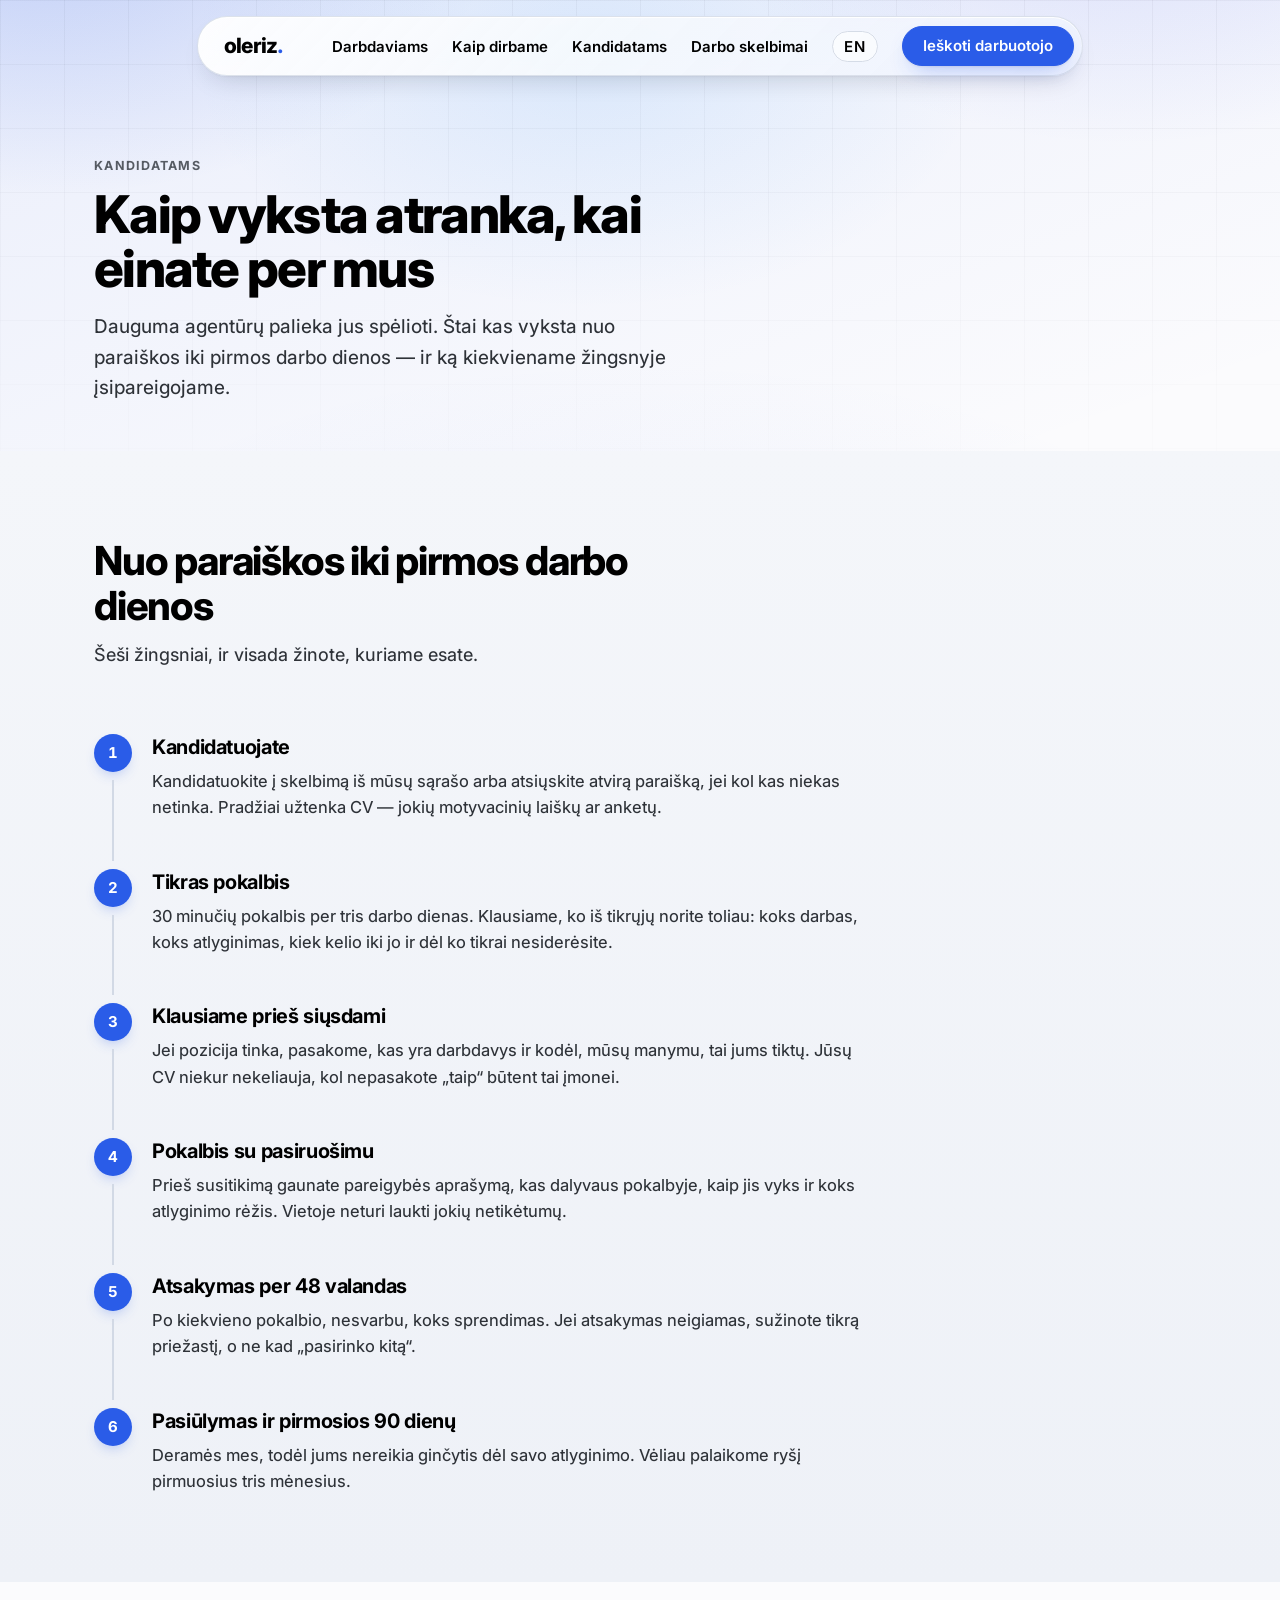
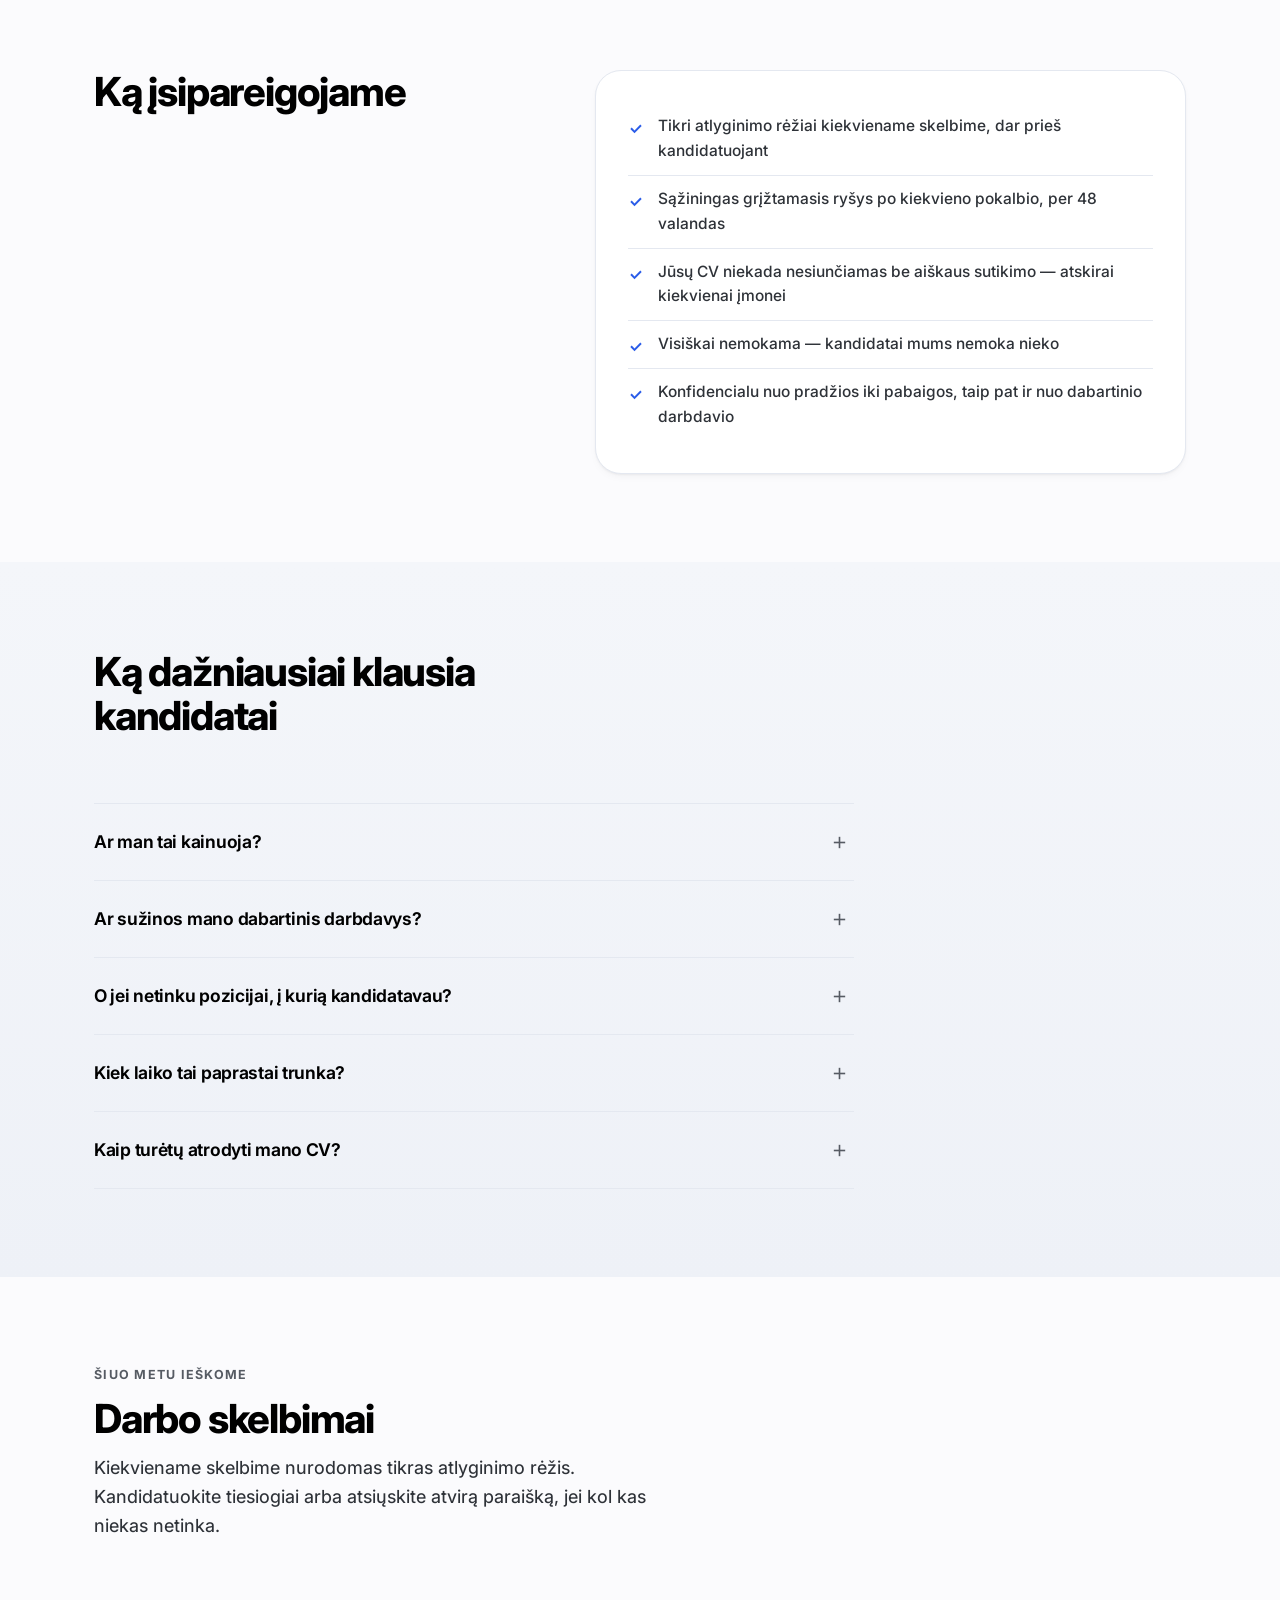
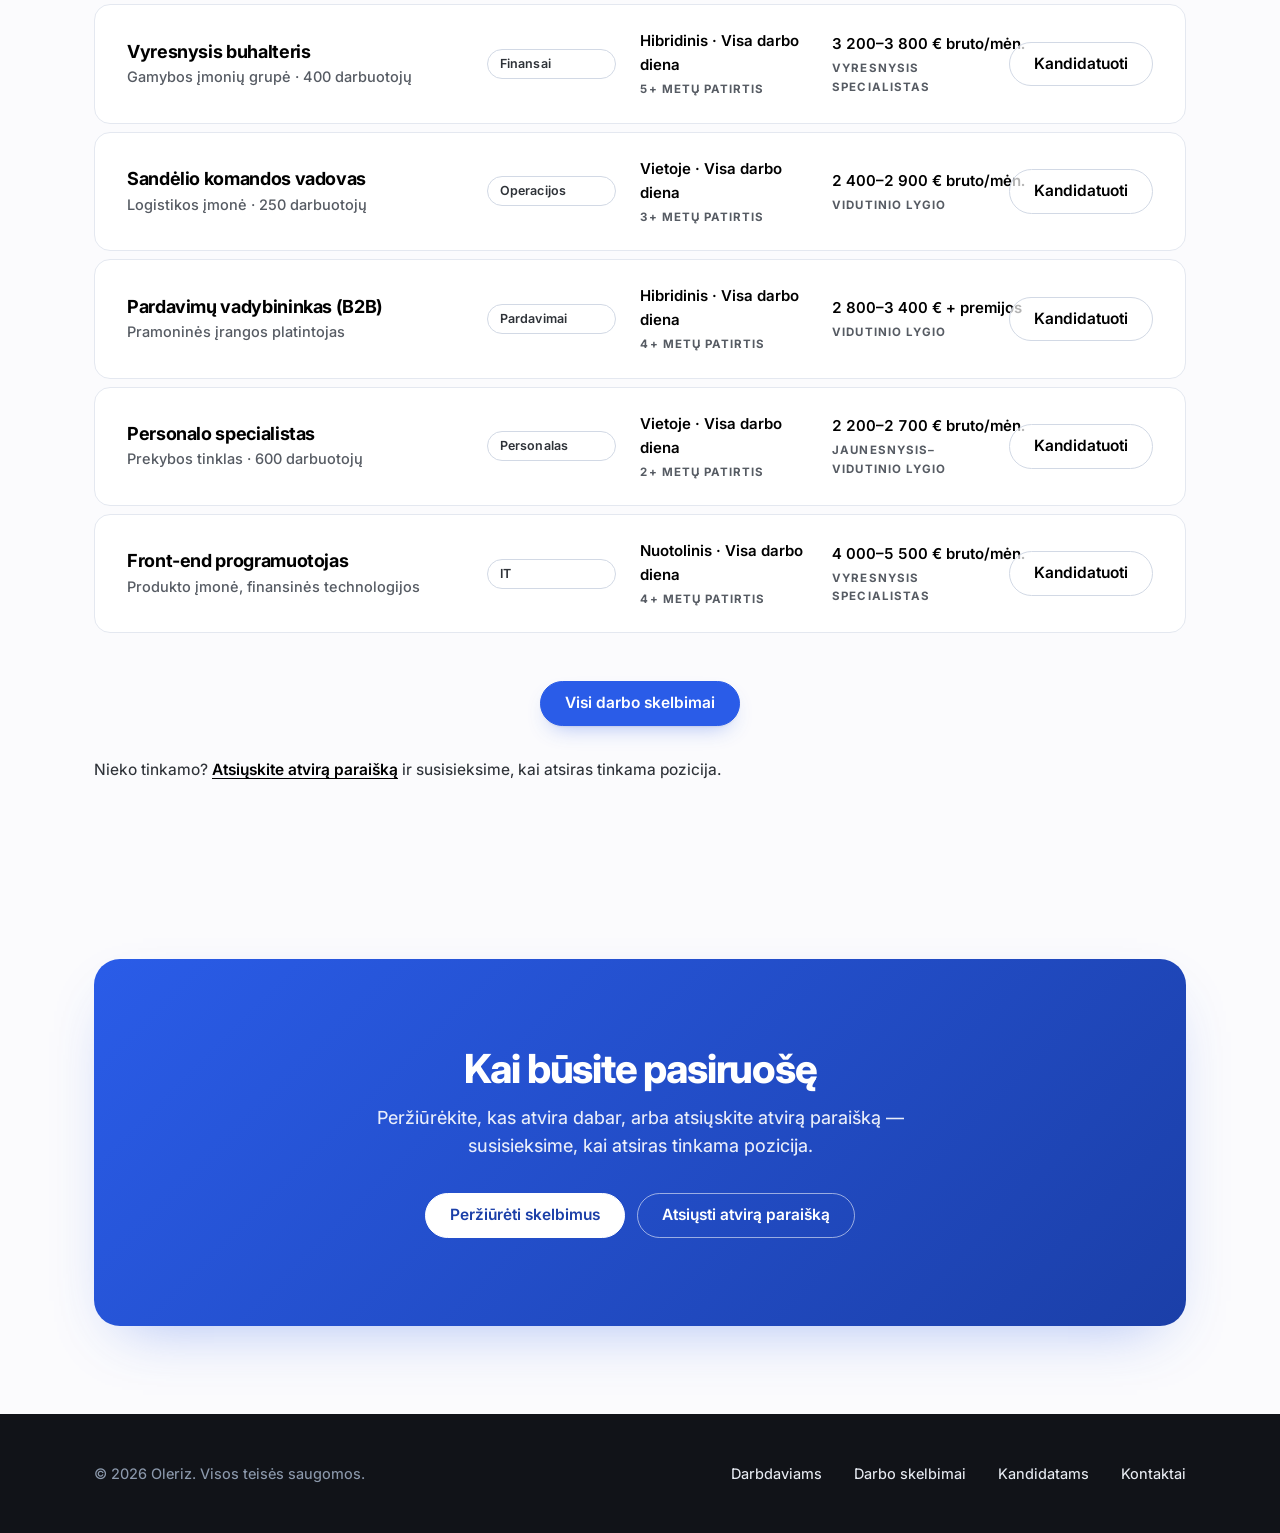
==== commit 77eb3341: "Rework the homepage background Replaced the flat dot field with something with more structure.  - th" ====
--- a/candidates.html
+++ b/candidates.html
@@ -2,6 +2,14 @@
 <html lang="lt">
 <head>
 <meta charset="UTF-8">
+<script>
+  /* A reload otherwise returns you to wherever you were, and because
+     scroll-behavior is smooth the page appears to scroll itself. Only skip
+     restoration when no anchor was requested. */
+  if ("scrollRestoration" in history && !location.hash) {
+    history.scrollRestoration = "manual";
+  }
+</script>
 <meta name="viewport" content="width=device-width, initial-scale=1.0">
 <title>Kandidatams — Oleriz</title>
 <meta name="description" content="Kaip vyksta atranka, kai kandidatuojate per Oleriz: kas vyksta kiekviename žingsnyje, ką įsipareigojame ir kiek tai jums kainuoja (nieko).">
@@ -12,7 +20,7 @@
 <link rel="preconnect" href="https://fonts.googleapis.com">
 <link rel="preconnect" href="https://fonts.gstatic.com" crossorigin>
 <link href="https://fonts.googleapis.com/css2?family=Inter:opsz,wght@14..32,400..800&display=swap" rel="stylesheet">
-<link rel="stylesheet" href="styles.css?v=07b882ca00">
+<link rel="stylesheet" href="styles.css?v=9ba9236a86">
 </head>
 <body>
 
--- a/styles.css
+++ b/styles.css
@@ -77,17 +77,20 @@
 }
 body::before{
   background:
-    radial-gradient(880px 440px at 6% -8%,rgba(42,92,232,.20),transparent 62%),
-    radial-gradient(760px 420px at 82% -14%,rgba(88,110,240,.16),transparent 64%),
-    radial-gradient(640px 380px at 42% 12%,rgba(56,150,248,.10),transparent 66%),
-    radial-gradient(520px 300px at 96% 30%,rgba(42,92,232,.07),transparent 60%),
-    linear-gradient(to bottom,rgba(42,92,232,.06),rgba(42,92,232,0) 74%);
-}
+    radial-gradient(760px 500px at 4% -12%,rgba(42,92,232,.24),transparent 60%),
+    radial-gradient(700px 460px at 88% -16%,rgba(96,116,242,.19),transparent 62%),
+    radial-gradient(620px 400px at 46% 6%,rgba(56,150,248,.12),transparent 64%),
+    radial-gradient(900px 420px at 50% 74%,rgba(42,92,232,.05),transparent 70%),
+    linear-gradient(160deg,rgba(42,92,232,.08) 0%,rgba(42,92,232,0) 62%);
+}
+/* fine ruled grid, fading out before the first section */
 body::after{
-  background-image:radial-gradient(circle,rgba(11,17,32,.13) 1px,transparent 1px);
-  background-size:24px 24px;
-  -webkit-mask-image:linear-gradient(to bottom,rgba(0,0,0,.5),transparent 68%);
-  mask-image:linear-gradient(to bottom,rgba(0,0,0,.5),transparent 68%);
+  background-image:
+    linear-gradient(to right,rgba(11,17,32,.055) 1px,transparent 1px),
+    linear-gradient(to bottom,rgba(11,17,32,.055) 1px,transparent 1px);
+  background-size:64px 64px;
+  -webkit-mask-image:linear-gradient(to bottom,rgba(0,0,0,.75),transparent 64%);
+  mask-image:linear-gradient(to bottom,rgba(0,0,0,.75),transparent 64%);
 }
 .wrap{max-width:1140px;margin:0 auto;padding:0 var(--s5)}
 
@@ -246,8 +249,43 @@
 /* ---------------------------------------------------------------
    Hero
    --------------------------------------------------------------- */
-.hero{padding:var(--s9) 0 var(--s9);overflow:hidden}
+.hero{padding:var(--s9) 0 var(--s9);overflow:hidden;position:relative}
+/* a large faint ring sweeping out of the top right, clipped by the section */
+.hero::before{
+  content:"";position:absolute;z-index:-1;pointer-events:none;
+  top:-260px;right:-200px;
+  width:660px;height:660px;border-radius:50%;
+  border:1px solid rgba(42,92,232,.16);
+  box-shadow:0 0 0 70px rgba(42,92,232,.03),0 0 0 140px rgba(42,92,232,.02);
+}
 .hero-grid{display:grid;grid-template-columns:1.12fr .88fr;gap:var(--s8);align-items:center}
+/* Availability pill above the headline. Empty in the CMS hides it. */
+.hero-status{
+  display:inline-flex;align-items:center;gap:9px;
+  margin-bottom:var(--s5);
+  padding:7px 16px 7px 12px;
+  border:1px solid var(--line);
+  border-radius:var(--r-pill);
+  background:rgba(255,255,255,.8);
+  -webkit-backdrop-filter:blur(10px);
+  backdrop-filter:blur(10px);
+  box-shadow:var(--shadow-sm);
+  font-size:13.5px;font-weight:600;color:var(--ink-2);
+}
+.hero-status::before{
+  content:"";flex-shrink:0;
+  width:8px;height:8px;border-radius:50%;
+  background:var(--accent);
+  box-shadow:0 0 0 3px rgba(42,92,232,.18);
+}
+@media (prefers-reduced-motion:no-preference){
+  .hero-status::before{animation:statusPulse 2.6s ease-in-out infinite}
+  @keyframes statusPulse{
+    0%,100%{box-shadow:0 0 0 3px rgba(42,92,232,.18)}
+    50%{box-shadow:0 0 0 7px rgba(42,92,232,.04)}
+  }
+}
+
 .hero p{font-size:19px;font-weight:450;color:var(--ink-2);max-width:47ch;margin-bottom:var(--s6)}
 .hero-actions{display:flex;gap:var(--s3);flex-wrap:wrap}
 
@@ -299,7 +337,20 @@
   padding:var(--s6) var(--s6) var(--s5);
   box-shadow:var(--shadow-lift);
 }
-.job-card.featured{position:relative;z-index:2}
+.job-card.featured{position:relative;z-index:2;cursor:pointer}
+.job-card.featured:hover{border-color:#C7D4F5;box-shadow:var(--shadow-lift)}
+/* the link covers the card, so a click anywhere on it follows through.
+   Hover is shadow-only: the float animation owns the transform. */
+.jc-apply::before{
+  content:"";position:absolute;inset:0;z-index:1;
+  border-radius:var(--r-lg);
+}
+.job-card.featured:hover .jc-apply{
+  background:var(--accent);border-color:var(--accent);color:#fff;gap:9px;
+}
+.jc-apply:focus-visible::before{
+  outline:2px solid var(--accent);outline-offset:6px;border-radius:var(--r-lg);
+}
 .job-card.behind{
   position:absolute;inset:0;
   transform:rotate(3deg) translate(16px,20px);
@@ -352,6 +403,8 @@
 .jc-apply:hover{background:var(--accent);border-color:var(--accent);color:#fff;gap:9px}
 
 @media (prefers-reduced-motion:no-preference){
+  .job-card.featured{animation:cardFloat 7s ease-in-out 1.2s infinite}
+  @keyframes cardFloat{0%,100%{transform:translateY(0)}50%{transform:translateY(-9px)}}
   .hero-grid > *{opacity:0;transform:translateY(18px);animation:rise .75s cubic-bezier(.2,.7,.3,1) forwards}
   .hero-grid > :nth-child(2){animation-delay:.12s}
   @keyframes rise{to{opacity:1;transform:none}}
@@ -697,8 +750,15 @@
 @media (max-width:720px){
   .steps{grid-template-columns:1fr}
   .form-row{grid-template-columns:1fr}
+  /* the two hero buttons share a row evenly rather than sizing to their text */
+  .hero-actions{display:grid;grid-template-columns:1fr 1fr;gap:var(--s3)}
+  .hero-actions .btn{width:100%}
   .hero-meta{grid-template-columns:1fr;gap:var(--s2)}
   .hero-meta > div{padding:var(--s5) var(--s4)}
   .journey-step{padding-left:48px;padding-bottom:var(--s6)}
   .foot{flex-direction:column;align-items:flex-start;gap:var(--s4)}
 }
+
+@media (max-width:460px){
+  .hero-actions{grid-template-columns:1fr}
+}
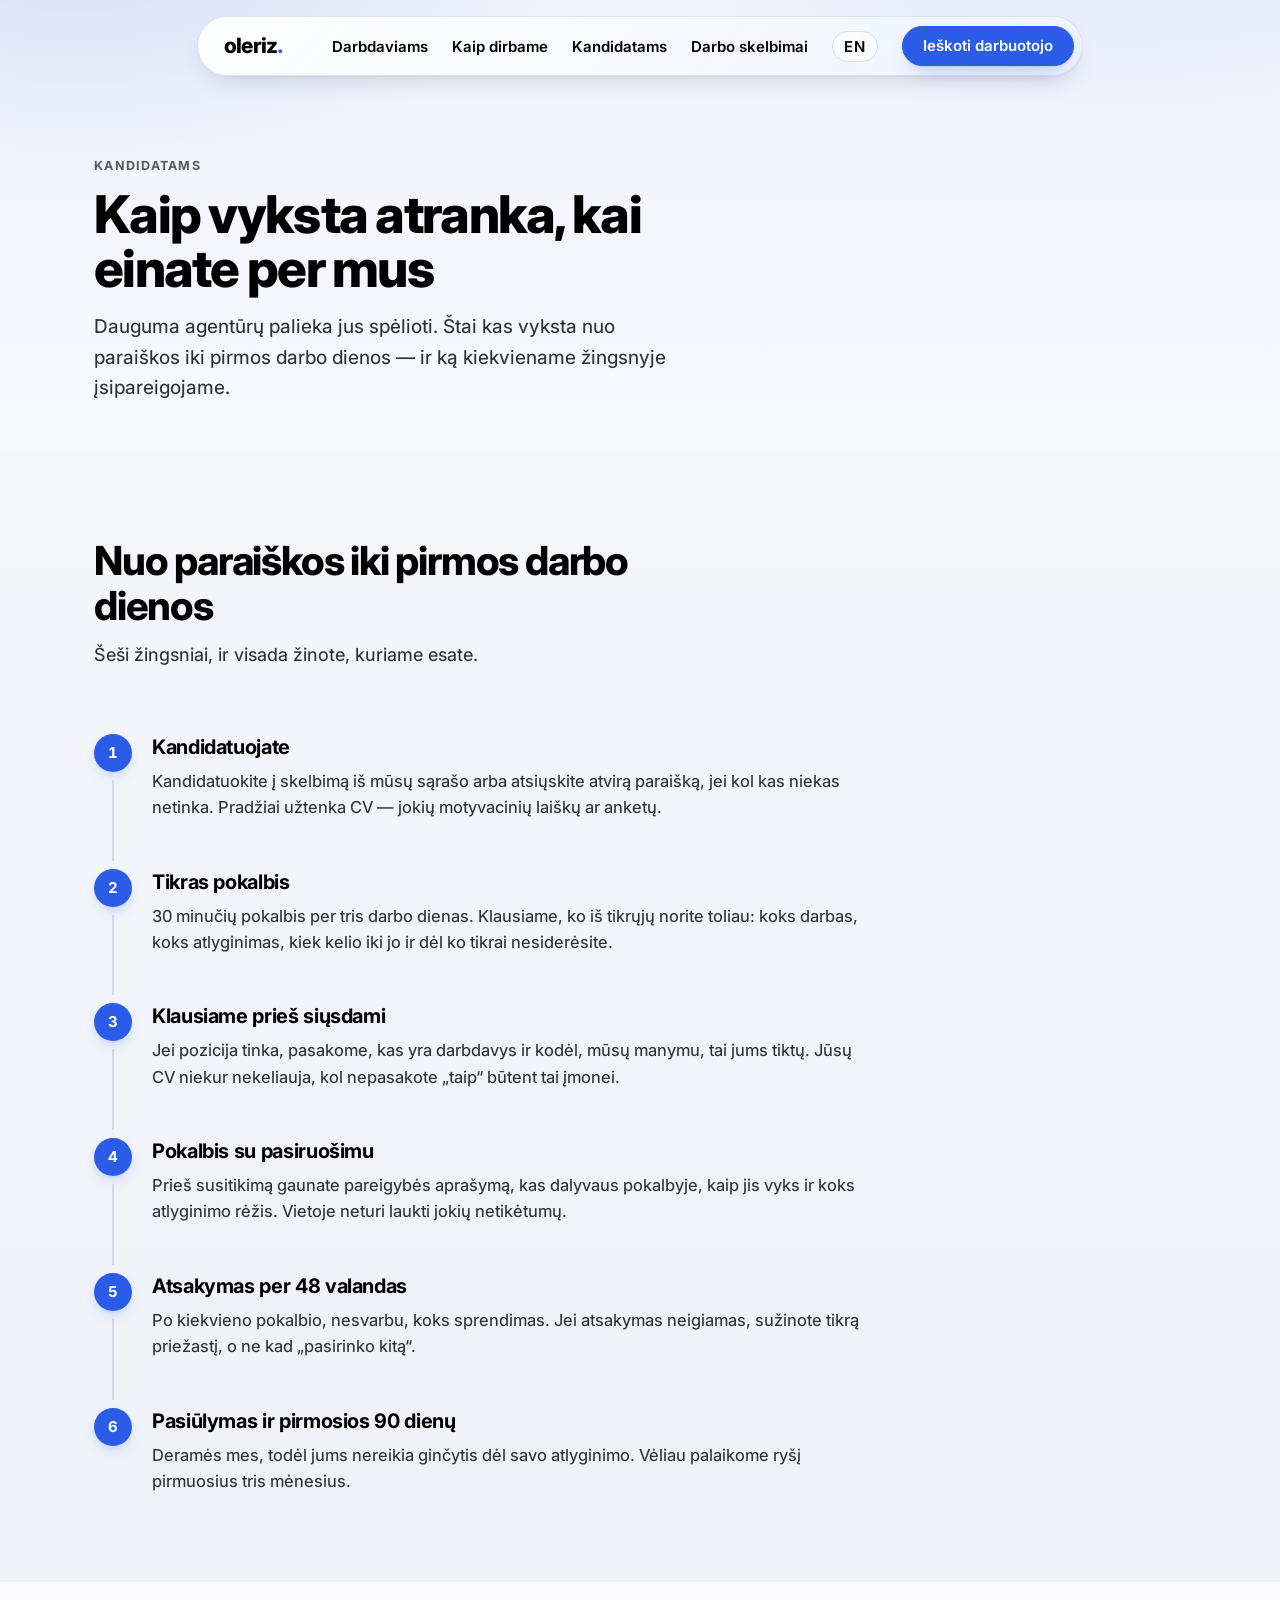
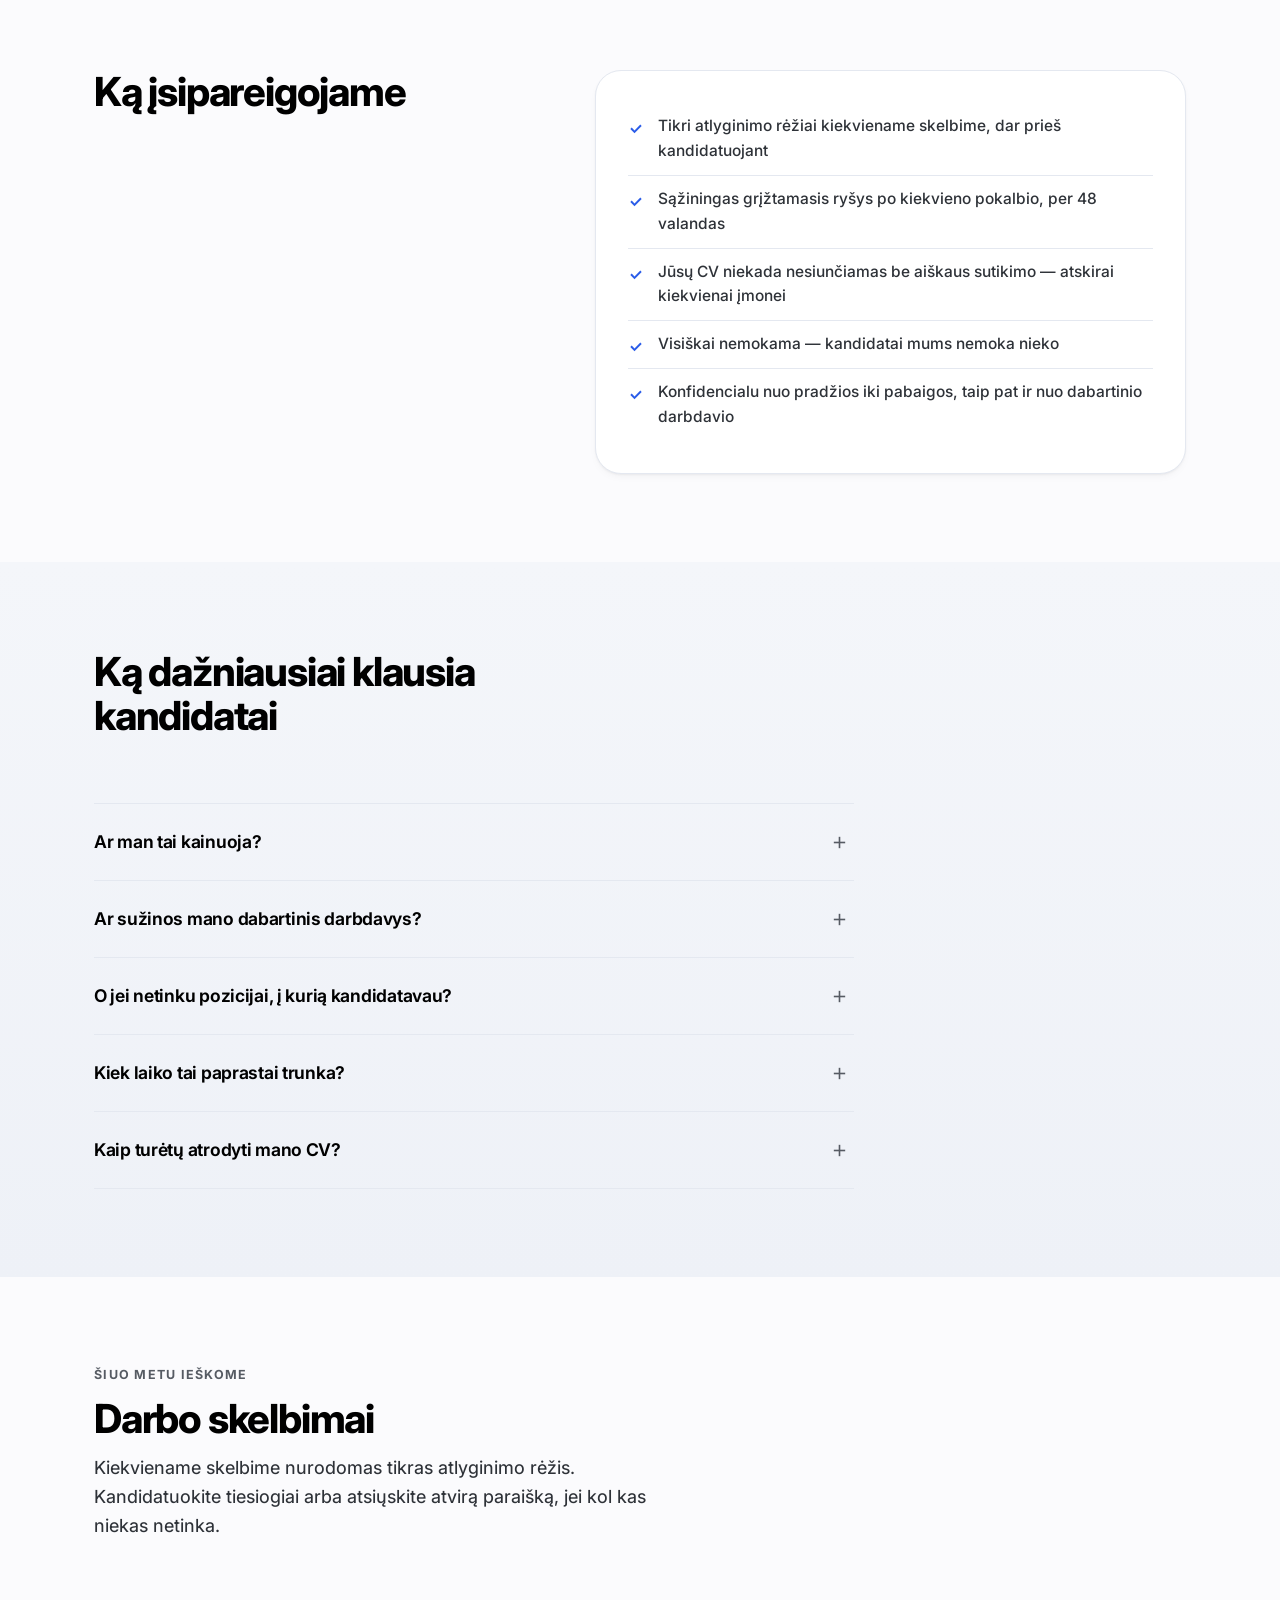
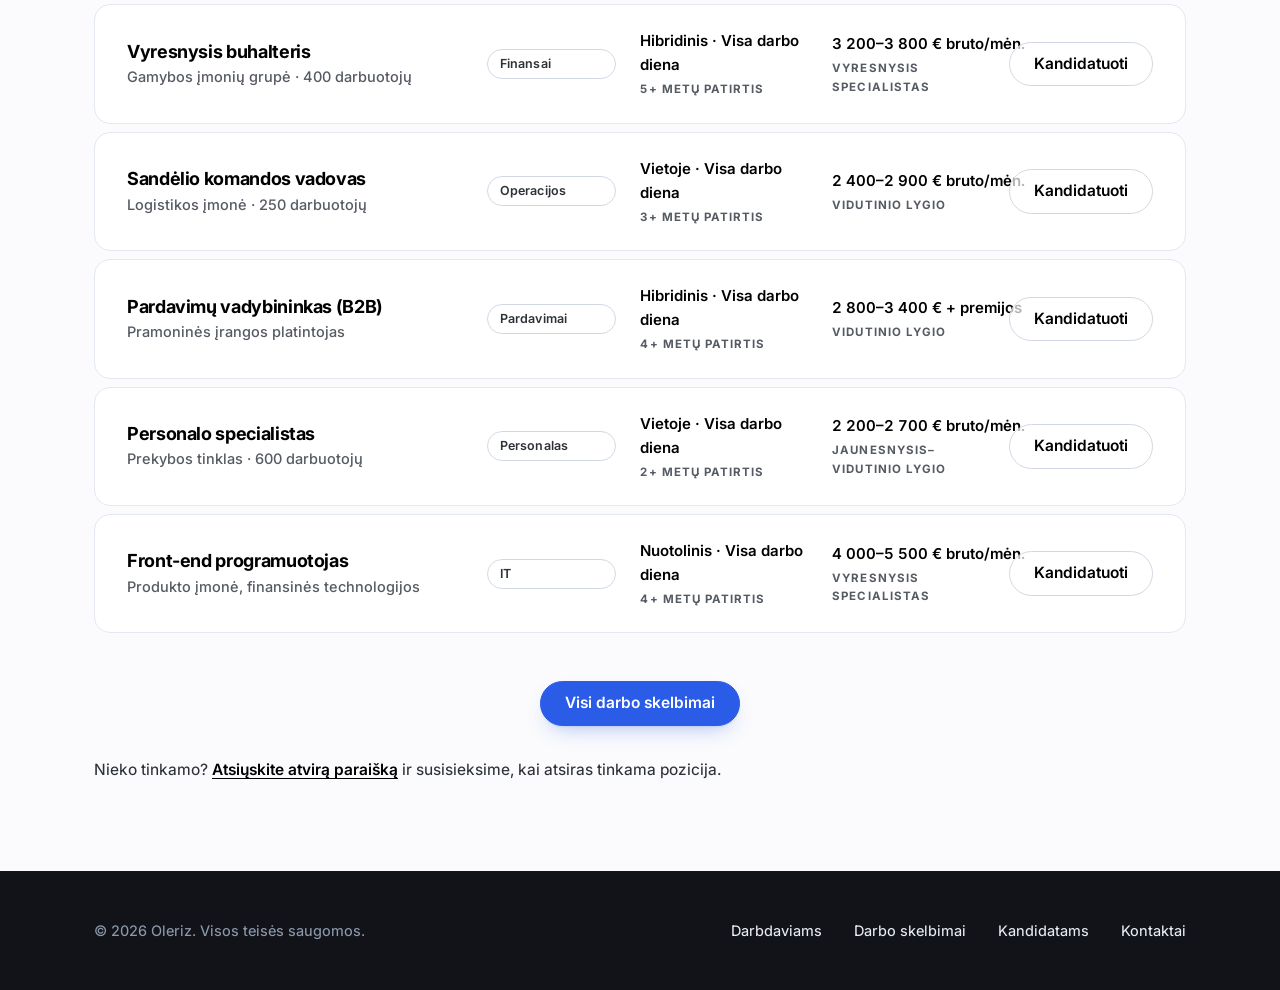
==== commit b12631e3: "Swap the hero background for layered ridges, drop the candidates closing panel Background - ridges a" ====
--- a/candidates.html
+++ b/candidates.html
@@ -20,7 +20,7 @@
 <link rel="preconnect" href="https://fonts.googleapis.com">
 <link rel="preconnect" href="https://fonts.gstatic.com" crossorigin>
 <link href="https://fonts.googleapis.com/css2?family=Inter:opsz,wght@14..32,400..800&display=swap" rel="stylesheet">
-<link rel="stylesheet" href="styles.css?v=9ba9236a86">
+<link rel="stylesheet" href="styles.css?v=9f7a45679d">
 </head>
 <body>
 
@@ -154,19 +154,6 @@
 </div>
 </section>
 
-<section>
-  <div class="wrap">
-    <div class="cta-band">
-      <h2>Kai būsite pasiruošę</h2>
-      <p>Peržiūrėkite, kas atvira dabar, arba atsiųskite atvirą paraišką — susisieksime, kai atsiras tinkama pozicija.</p>
-      <div class="cta-actions">
-        <a class="btn" href="roles.html">Peržiūrėti skelbimus</a>
-        <a class="btn ghost" href="index.html#contact">Atsiųsti atvirą paraišką</a>
-      </div>
-    </div>
-  </div>
-</section>
-
 <footer>
   <div class="wrap foot">
     <div>© 2026 Oleriz. Visos teisės saugomos.</div>
--- a/styles.css
+++ b/styles.css
@@ -77,20 +77,9 @@
 }
 body::before{
   background:
-    radial-gradient(760px 500px at 4% -12%,rgba(42,92,232,.24),transparent 60%),
-    radial-gradient(700px 460px at 88% -16%,rgba(96,116,242,.19),transparent 62%),
-    radial-gradient(620px 400px at 46% 6%,rgba(56,150,248,.12),transparent 64%),
-    radial-gradient(900px 420px at 50% 74%,rgba(42,92,232,.05),transparent 70%),
-    linear-gradient(160deg,rgba(42,92,232,.08) 0%,rgba(42,92,232,0) 62%);
-}
-/* fine ruled grid, fading out before the first section */
-body::after{
-  background-image:
-    linear-gradient(to right,rgba(11,17,32,.055) 1px,transparent 1px),
-    linear-gradient(to bottom,rgba(11,17,32,.055) 1px,transparent 1px);
-  background-size:64px 64px;
-  -webkit-mask-image:linear-gradient(to bottom,rgba(0,0,0,.75),transparent 64%);
-  mask-image:linear-gradient(to bottom,rgba(0,0,0,.75),transparent 64%);
+    radial-gradient(820px 460px at 6% -12%,rgba(42,92,232,.16),transparent 62%),
+    radial-gradient(720px 420px at 88% -14%,rgba(96,116,242,.12),transparent 64%),
+    linear-gradient(to bottom,rgba(42,92,232,.05),rgba(42,92,232,0) 70%);
 }
 .wrap{max-width:1140px;margin:0 auto;padding:0 var(--s5)}
 
@@ -250,13 +239,12 @@
    Hero
    --------------------------------------------------------------- */
 .hero{padding:var(--s9) 0 var(--s9);overflow:hidden;position:relative}
-/* a large faint ring sweeping out of the top right, clipped by the section */
+/* Layered ridges along the foot of the hero. One SVG, three silhouettes,
+   stretched to the full width and clipped by the section. */
 .hero::before{
   content:"";position:absolute;z-index:-1;pointer-events:none;
-  top:-260px;right:-200px;
-  width:660px;height:660px;border-radius:50%;
-  border:1px solid rgba(42,92,232,.16);
-  box-shadow:0 0 0 70px rgba(42,92,232,.03),0 0 0 140px rgba(42,92,232,.02);
+  left:0;right:0;bottom:0;height:260px;
+  background:url('data:image/svg+xml,<svg xmlns="http://www.w3.org/2000/svg" viewBox="0 0 1440 260" preserveAspectRatio="none"><path fill="%232A5CE8" fill-opacity=".09" d="M0,150 L160,80 L300,150 L470,60 L640,140 L820,70 L1000,150 L1180,90 L1340,155 L1440,110 L1440,260 L0,260 Z"/><path fill="%232A5CE8" fill-opacity=".15" d="M0,190 L150,140 L320,200 L500,130 L680,195 L880,135 L1080,200 L1270,145 L1440,195 L1440,260 L0,260 Z"/><path fill="%232A5CE8" fill-opacity=".22" d="M0,225 L200,195 L400,235 L620,190 L840,235 L1060,200 L1280,240 L1440,205 L1440,260 L0,260 Z"/></svg>') bottom center/100% 100% no-repeat;
 }
 .hero-grid{display:grid;grid-template-columns:1.12fr .88fr;gap:var(--s8);align-items:center}
 /* Availability pill above the headline. Empty in the CMS hides it. */
@@ -546,19 +534,6 @@
 .promise-card{padding:var(--s6)}
 .promise-card ul{margin-bottom:0}
 
-.cta-band{
-  background:linear-gradient(135deg,var(--accent) 0%,#1B3FA8 100%);
-  color:#fff;border-radius:var(--r-lg);
-  padding:var(--s9) var(--s7);text-align:center;
-  box-shadow:0 24px 60px -28px var(--accent-glow);
-}
-.cta-band h2{color:#fff;margin-bottom:var(--s3)}
-.cta-band p{color:rgba(255,255,255,.9);font-weight:450;font-size:18px;max-width:56ch;margin:0 auto var(--s6)}
-.cta-actions{display:flex;gap:var(--s3);justify-content:center;flex-wrap:wrap}
-.cta-band .btn{background:#fff;color:var(--accent-deep);border-color:#fff;box-shadow:none}
-.cta-band .btn:hover{background:#EEF2FE;border-color:#EEF2FE;color:var(--accent-deep)}
-.cta-band .btn.ghost{background:transparent;color:#fff;border-color:rgba(255,255,255,.55)}
-.cta-band .btn.ghost:hover{background:rgba(255,255,255,.14);border-color:#fff;color:#fff}
 
 /* ---------------------------------------------------------------
    Testimonials
@@ -728,7 +703,6 @@
 @media (max-width:900px){
   section{padding:var(--s8) 0}
   .promise-grid{grid-template-columns:1fr;gap:var(--s6)}
-  .cta-band{padding:var(--s8) var(--s5)}
   .hero{padding:var(--s8) 0}
   .hero-grid,.contact-grid{grid-template-columns:1fr;gap:var(--s7)}
   .hero-card-stack{max-width:400px;margin:0 auto}
@@ -747,6 +721,7 @@
   .jr-pay{justify-content:flex-start}
   .job-row .btn{justify-self:start}
 }
+
 @media (max-width:720px){
   .steps{grid-template-columns:1fr}
   .form-row{grid-template-columns:1fr}
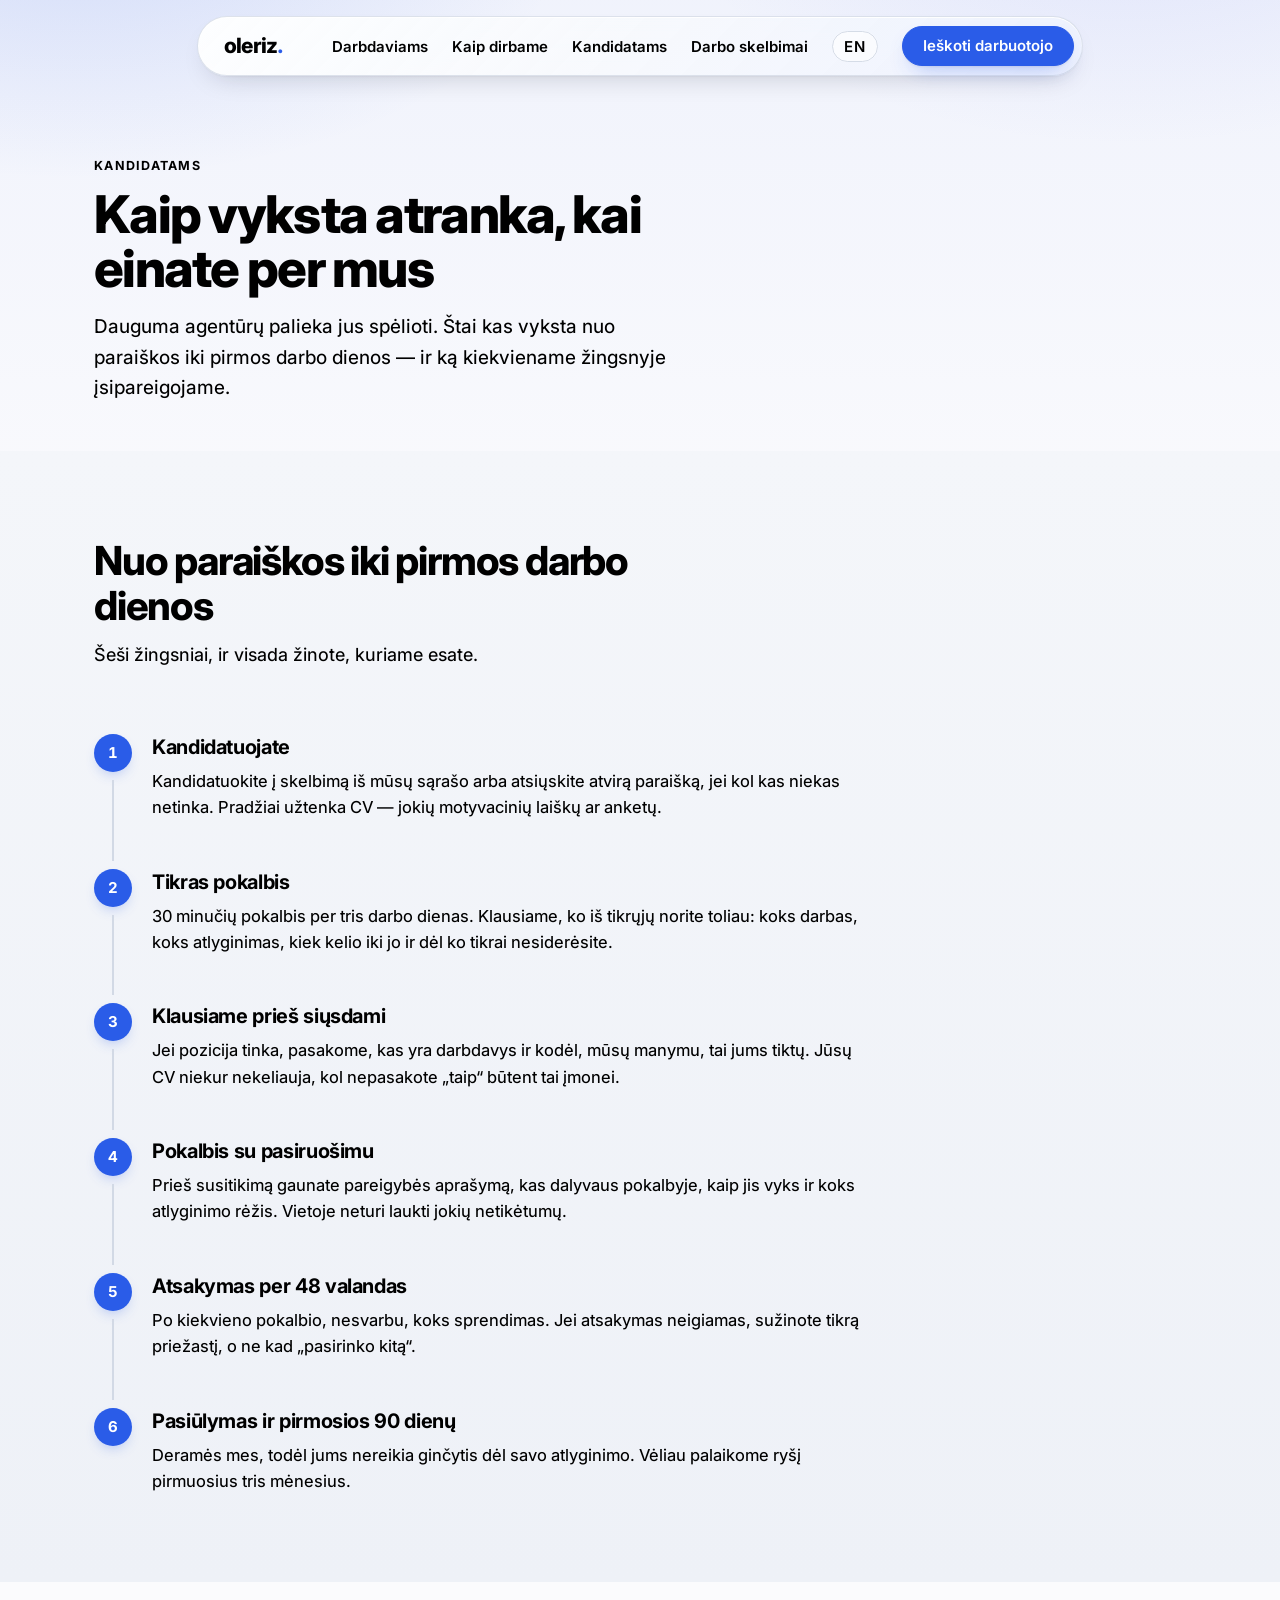
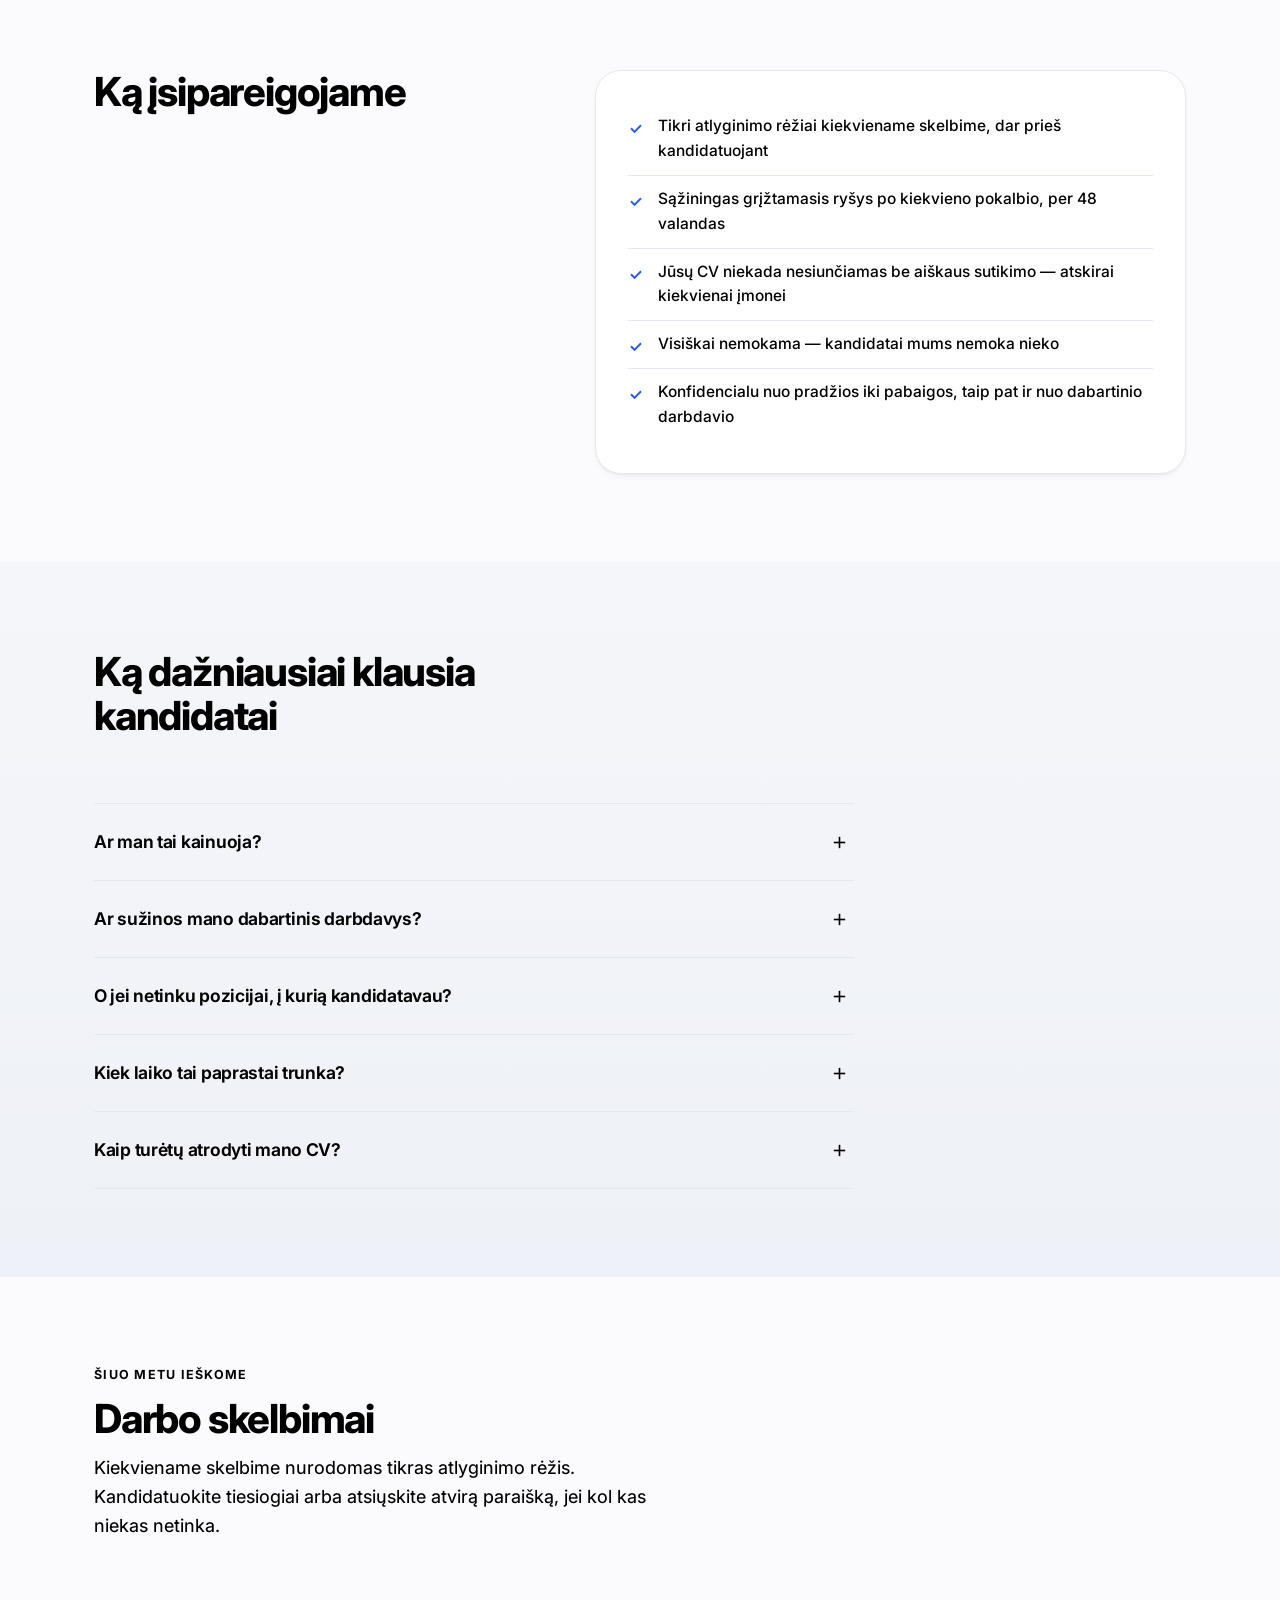
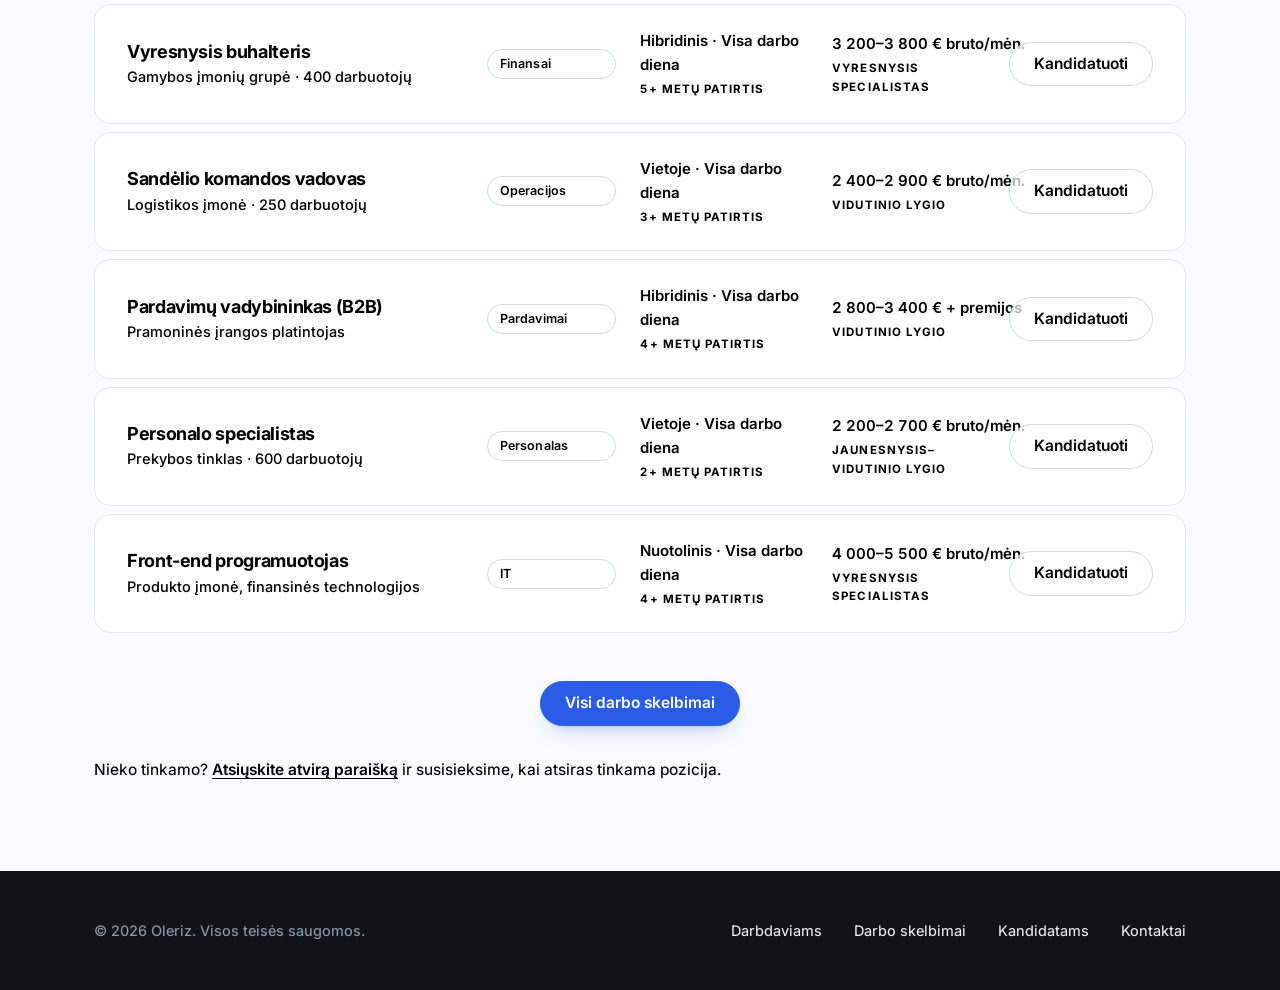
==== commit 56448d4c: "Move the form to FormSubmit so CV uploads work, and take all text to black CV uploads - Formspree dr" ====
--- a/candidates.html
+++ b/candidates.html
@@ -20,7 +20,7 @@
 <link rel="preconnect" href="https://fonts.googleapis.com">
 <link rel="preconnect" href="https://fonts.gstatic.com" crossorigin>
 <link href="https://fonts.googleapis.com/css2?family=Inter:opsz,wght@14..32,400..800&display=swap" rel="stylesheet">
-<link rel="stylesheet" href="styles.css?v=9f7a45679d">
+<link rel="stylesheet" href="styles.css?v=6520bc7bf6">
 </head>
 <body>
 
@@ -179,6 +179,6 @@
   }
 };
 </script>
-<script src="site.js?v=25423a16ec"></script>
+<script src="site.js?v=a641a32a42"></script>
 </body>
 </html>
--- a/styles.css
+++ b/styles.css
@@ -12,8 +12,10 @@
 :root{
   /* ink */
   --ink:#000000;
-  --ink-2:#2E3238;
-  --ink-3:#565B63;
+  --ink-2:#000000;
+  --ink-3:#000000;
+  /* placeholders stay grey: black would read as text already typed */
+  --placeholder:#6B7280;
 
   /* accent */
   --accent:#2A5CE8;
@@ -618,9 +620,28 @@
   border-color:var(--accent);box-shadow:var(--ring);
 }
 form textarea{min-height:132px;resize:vertical;line-height:1.55}
-form ::placeholder{color:var(--ink-3);opacity:1}
+form ::placeholder{color:var(--placeholder);opacity:1}
 form .btn{align-self:flex-start;margin-top:var(--s1)}
 .form-note{font-size:13px;color:var(--ink-3)}
+.label-note{
+  font-weight:500;letter-spacing:0;text-transform:none;
+  color:var(--ink-3);font-size:11.5px;
+}
+.field-note{font-size:13px;color:var(--ink-3);margin-top:var(--s2)}
+.field-note a{color:var(--ink);font-weight:600;text-underline-offset:3px}
+form input[type="file"]{
+  padding:9px 12px;font-size:14.5px;cursor:pointer;
+}
+form input[type="file"]::file-selector-button{
+  font-family:var(--font);font-size:14px;font-weight:600;
+  color:var(--ink);background:var(--surface);
+  border:1px solid var(--line-strong);border-radius:var(--r-pill);
+  padding:6px 14px;margin-right:var(--s3);cursor:pointer;
+  transition:background .15s ease,border-color .15s ease;
+}
+form input[type="file"]::file-selector-button:hover{
+  background:var(--wash);border-color:var(--ink-3);
+}
 
 .form-fallback{
   background:var(--surface);border:1px solid var(--line);
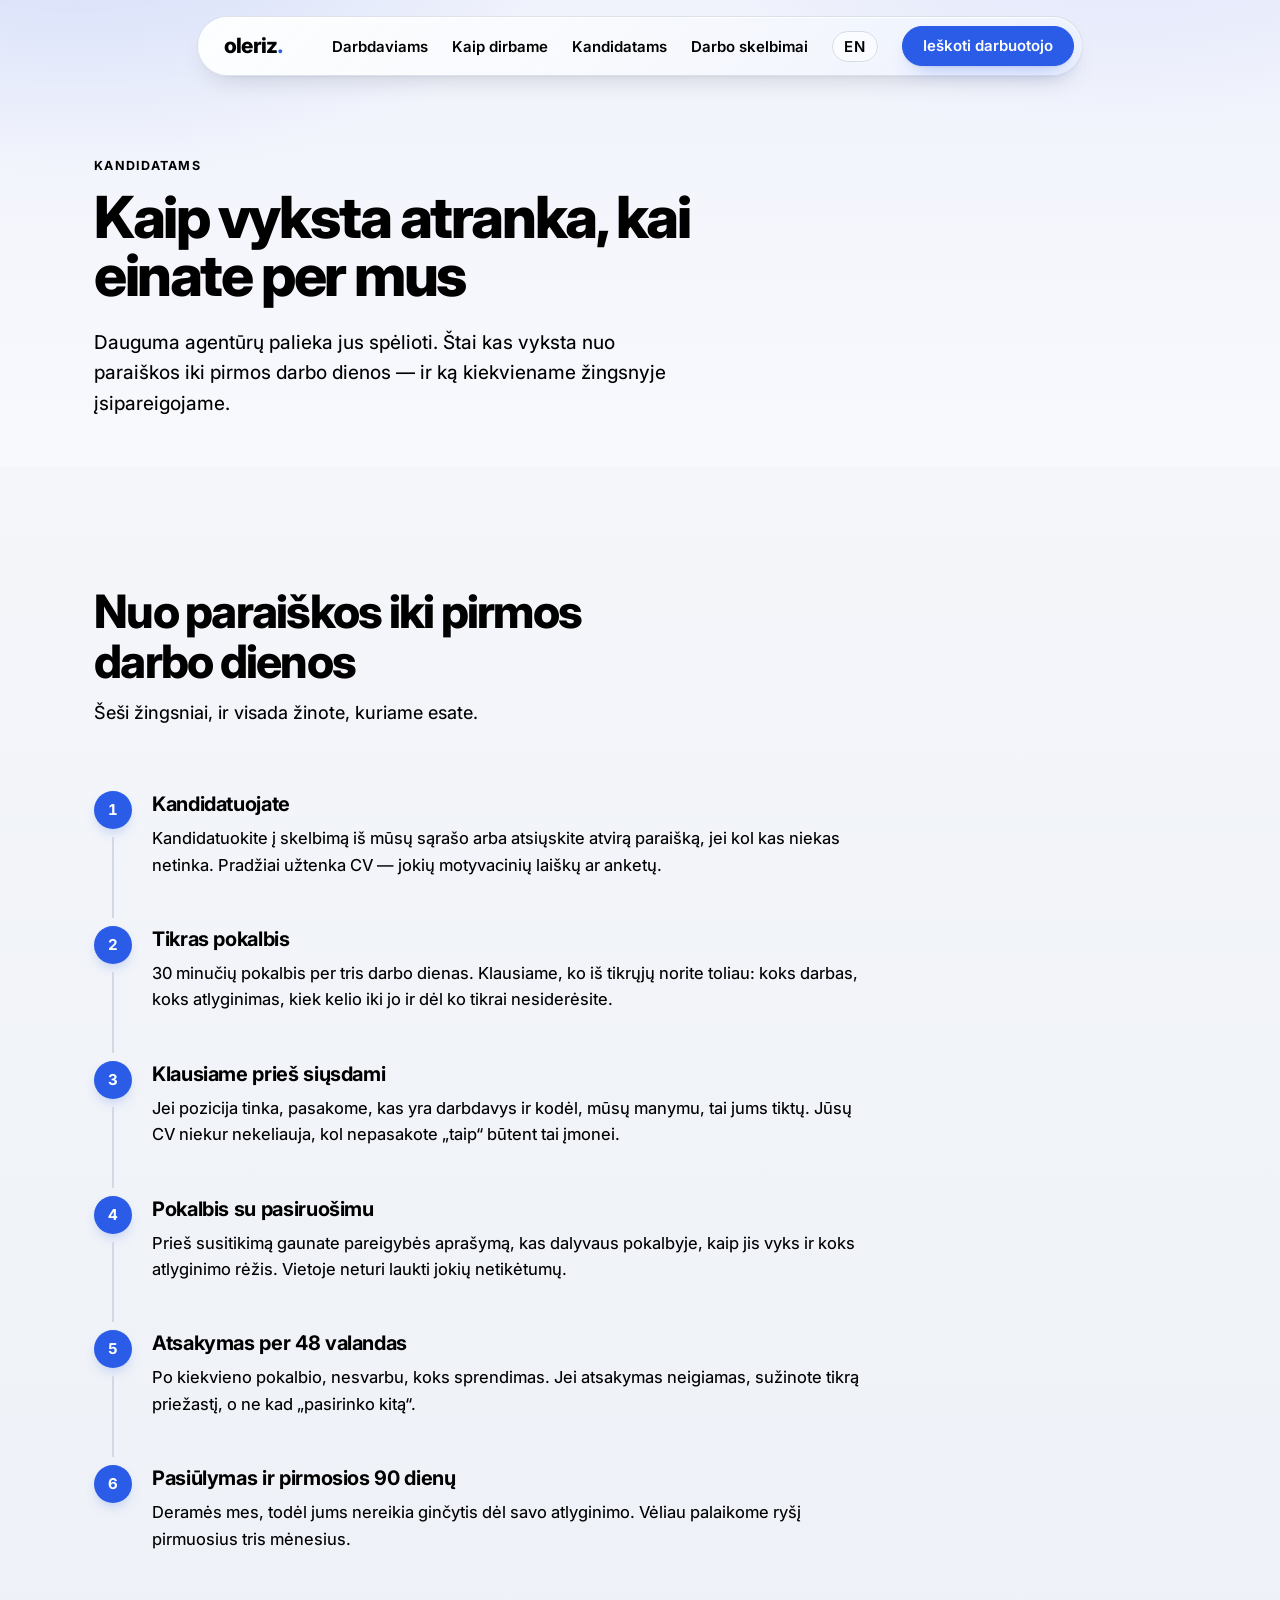
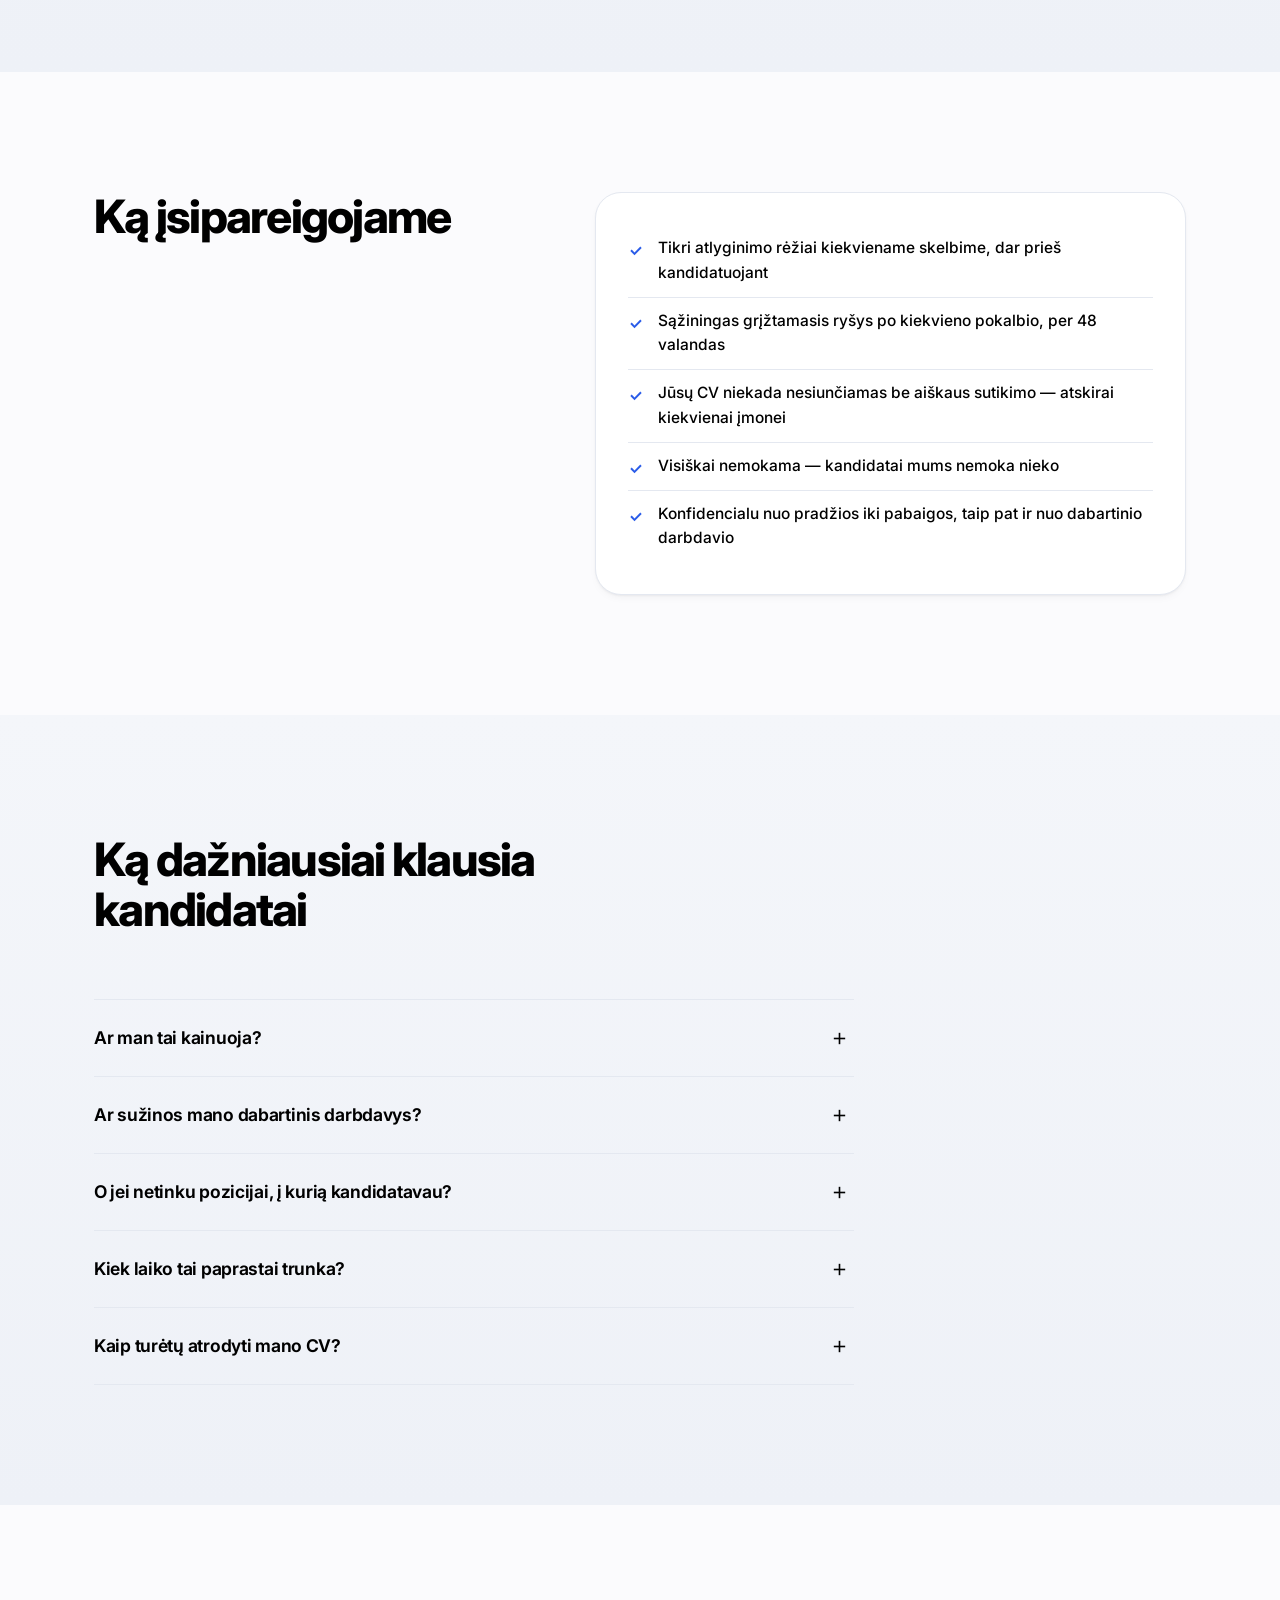
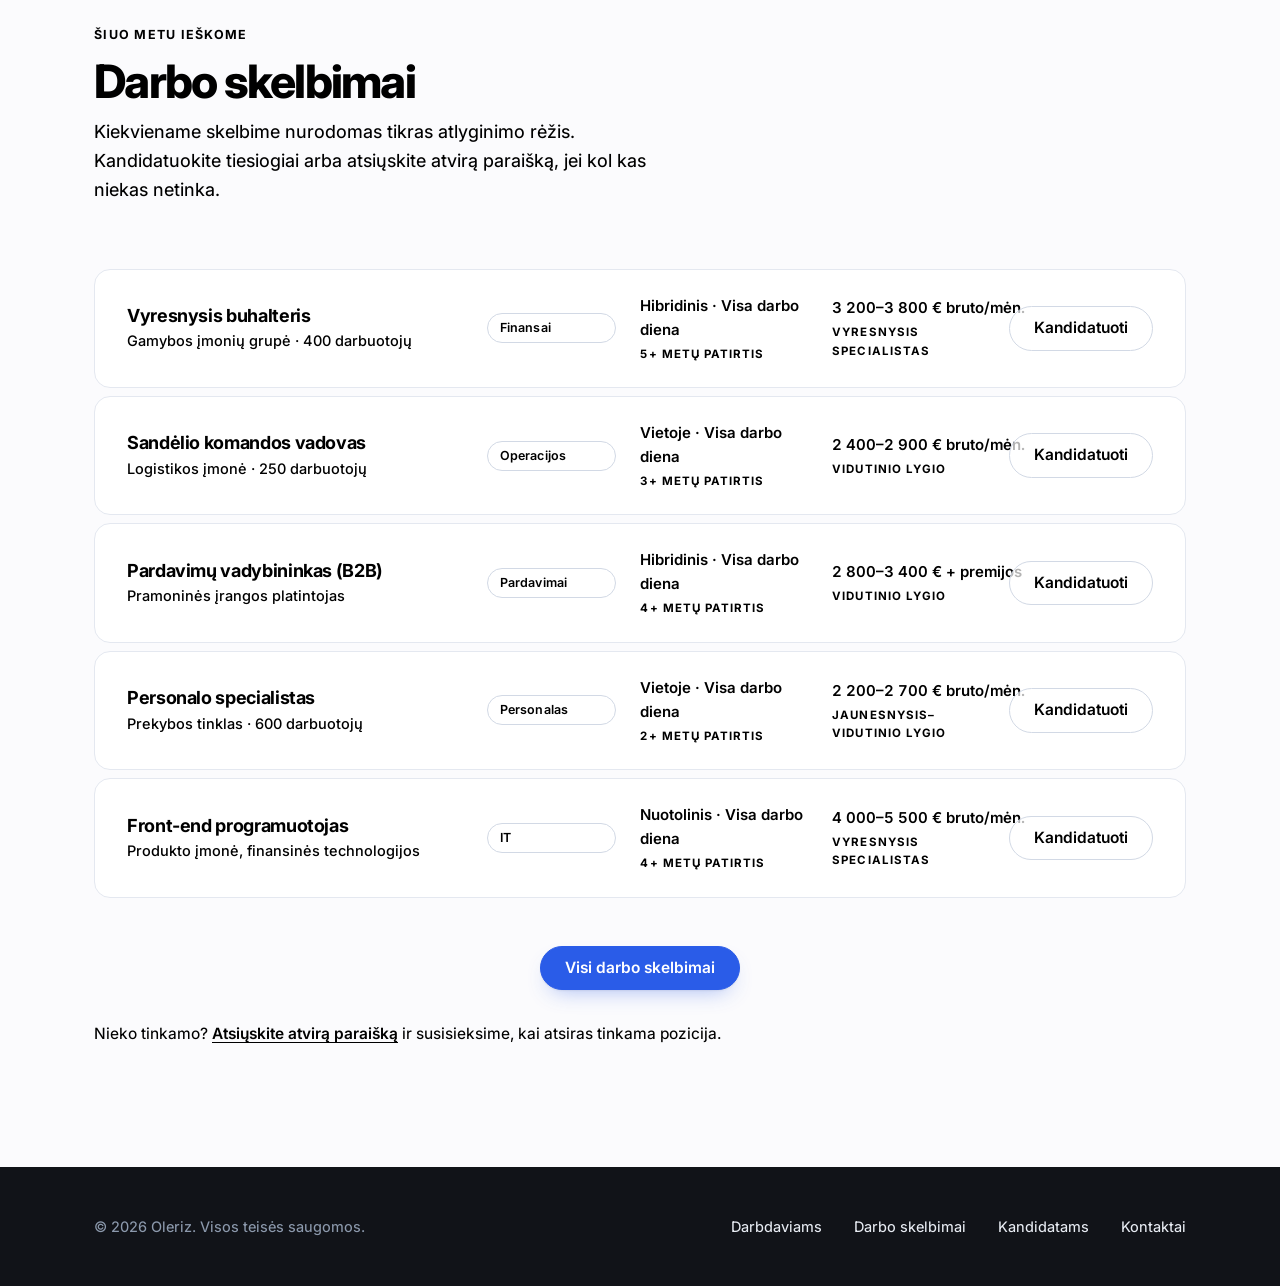
==== commit e8a9a430: "Modernise the type scale, spacing and motion, leaving the font alone Inter stays; it was already con" ====
--- a/candidates.html
+++ b/candidates.html
@@ -20,7 +20,7 @@
 <link rel="preconnect" href="https://fonts.googleapis.com">
 <link rel="preconnect" href="https://fonts.gstatic.com" crossorigin>
 <link href="https://fonts.googleapis.com/css2?family=Inter:opsz,wght@14..32,400..800&display=swap" rel="stylesheet">
-<link rel="stylesheet" href="styles.css?v=6520bc7bf6">
+<link rel="stylesheet" href="styles.css?v=8534cb2381">
 </head>
 <body>
 
@@ -179,6 +179,6 @@
   }
 };
 </script>
-<script src="site.js?v=a641a32a42"></script>
+<script src="site.js?v=08418337f3"></script>
 </body>
 </html>
--- a/styles.css
+++ b/styles.css
@@ -96,17 +96,17 @@
    --------------------------------------------------------------- */
 h1{
   font-weight:800;
-  font-size:clamp(38px,5.2vw,64px);
-  line-height:1.04;
-  letter-spacing:-.033em;
+  font-size:clamp(40px,5.8vw,72px);
+  line-height:1.0;
+  letter-spacing:-.042em;
   margin-bottom:var(--s5);
 }
 h1 em{font-style:normal;color:var(--accent)}
 h2{
-  font-weight:760;
-  font-size:clamp(27px,3.3vw,40px);
-  line-height:1.12;
-  letter-spacing:-.03em;
+  font-weight:780;
+  font-size:clamp(29px,3.7vw,46px);
+  line-height:1.08;
+  letter-spacing:-.038em;
   margin-bottom:var(--s3);
 }
 h3{font-weight:700;font-size:20px;letter-spacing:-.018em;line-height:1.3}
@@ -230,7 +230,7 @@
 /* ---------------------------------------------------------------
    Sections
    --------------------------------------------------------------- */
-section{padding:var(--s9) 0}
+section{padding:var(--s10) 0}
 .section-head{max-width:56ch;margin-bottom:var(--s8)}
 .section-head p{color:var(--ink-2);font-size:18px;font-weight:450}
 .wash{background:var(--wash)}
@@ -393,6 +393,12 @@
 .jc-apply:hover{background:var(--accent);border-color:var(--accent);color:#fff;gap:9px}
 
 @media (prefers-reduced-motion:no-preference){
+  .reveal{
+    opacity:0;transform:translateY(24px);
+    transition:opacity .75s cubic-bezier(.22,.7,.24,1),
+               transform .75s cubic-bezier(.22,.7,.24,1);
+  }
+  .reveal.is-visible{opacity:1;transform:none}
   .job-card.featured{animation:cardFloat 7s ease-in-out 1.2s infinite}
   @keyframes cardFloat{0%,100%{transform:translateY(0)}50%{transform:translateY(-9px)}}
   .hero-grid > *{opacity:0;transform:translateY(18px);animation:rise .75s cubic-bezier(.2,.7,.3,1) forwards}
@@ -503,7 +509,7 @@
 
 .page-head-section{padding:var(--s8) 0 var(--s7)}
 .page-head{max-width:60ch}
-.page-head h1{font-size:clamp(32px,4.2vw,52px);margin-bottom:var(--s4)}
+.page-head h1{font-size:clamp(34px,4.6vw,58px);margin-bottom:var(--s5)}
 .page-head p{font-size:19px;font-weight:450;color:var(--ink-2)}
 
 /* Candidate journey — a numbered list, each step joined to the next */
